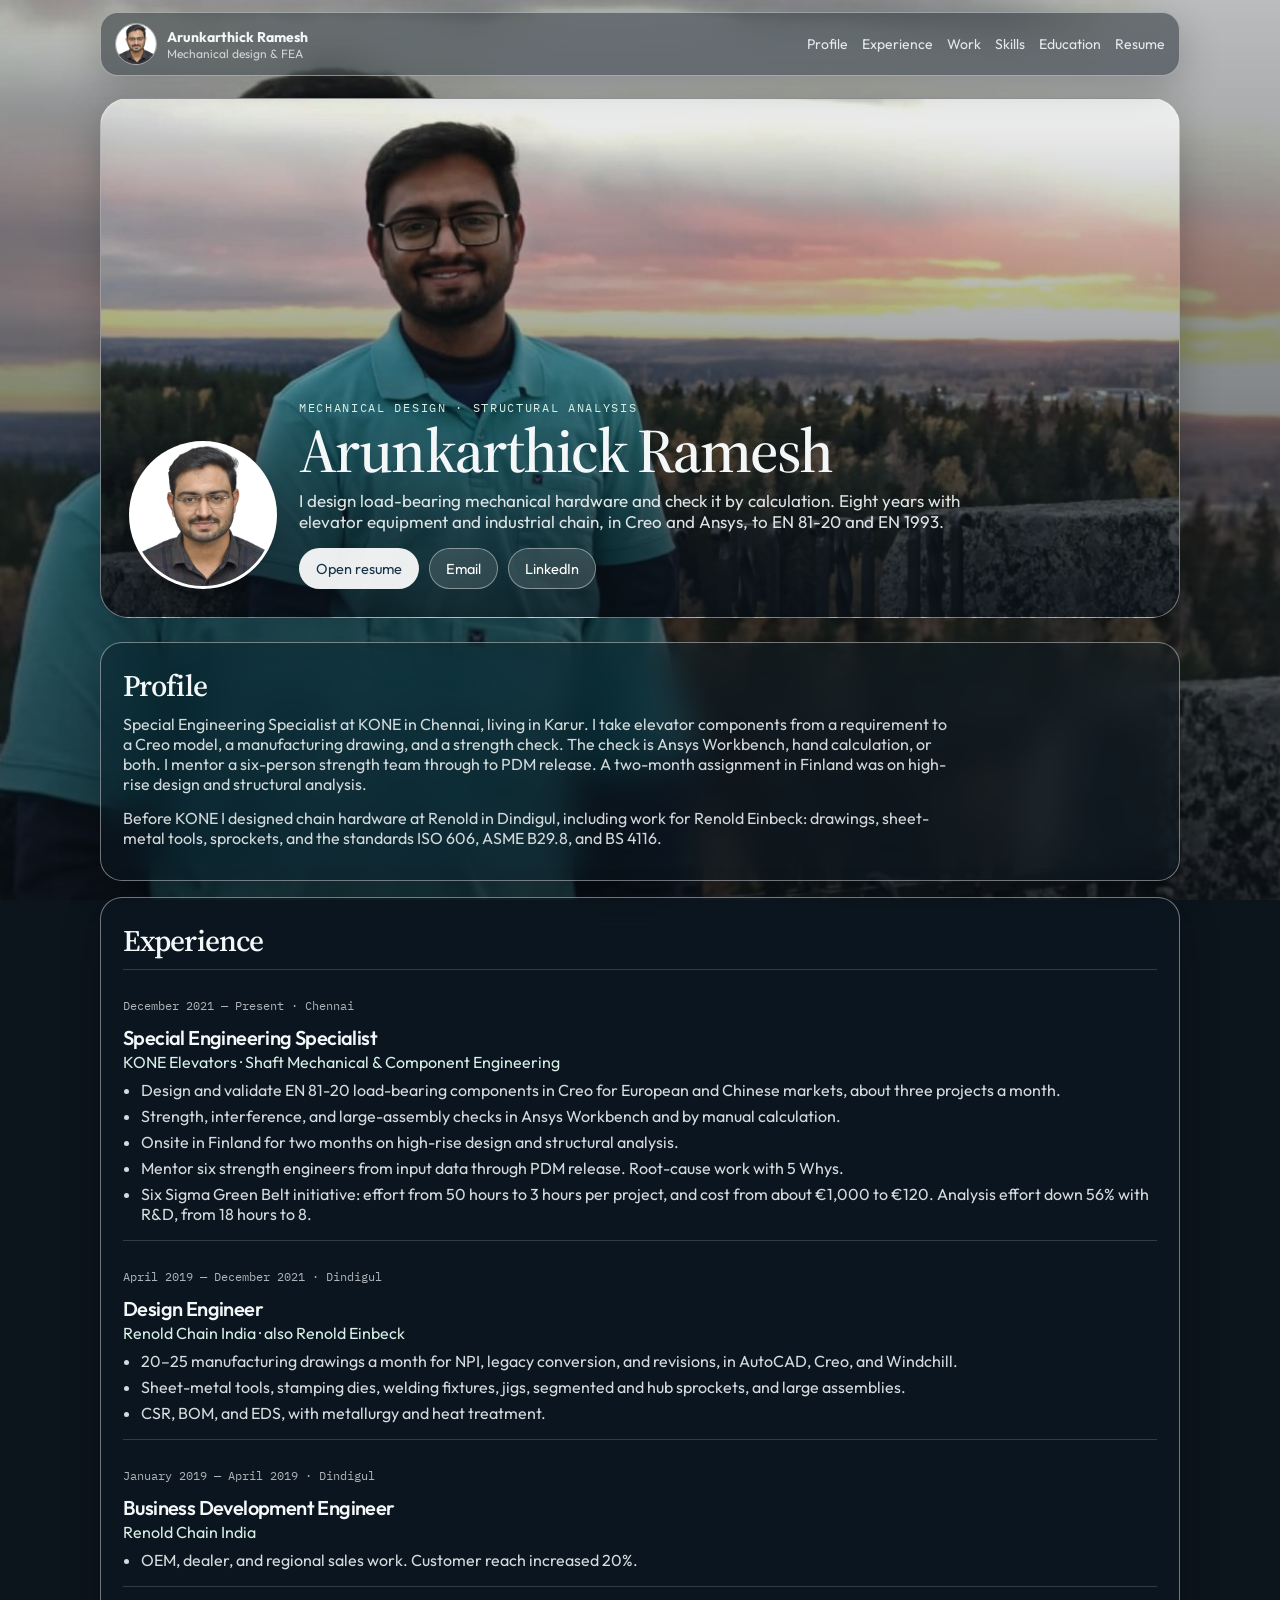
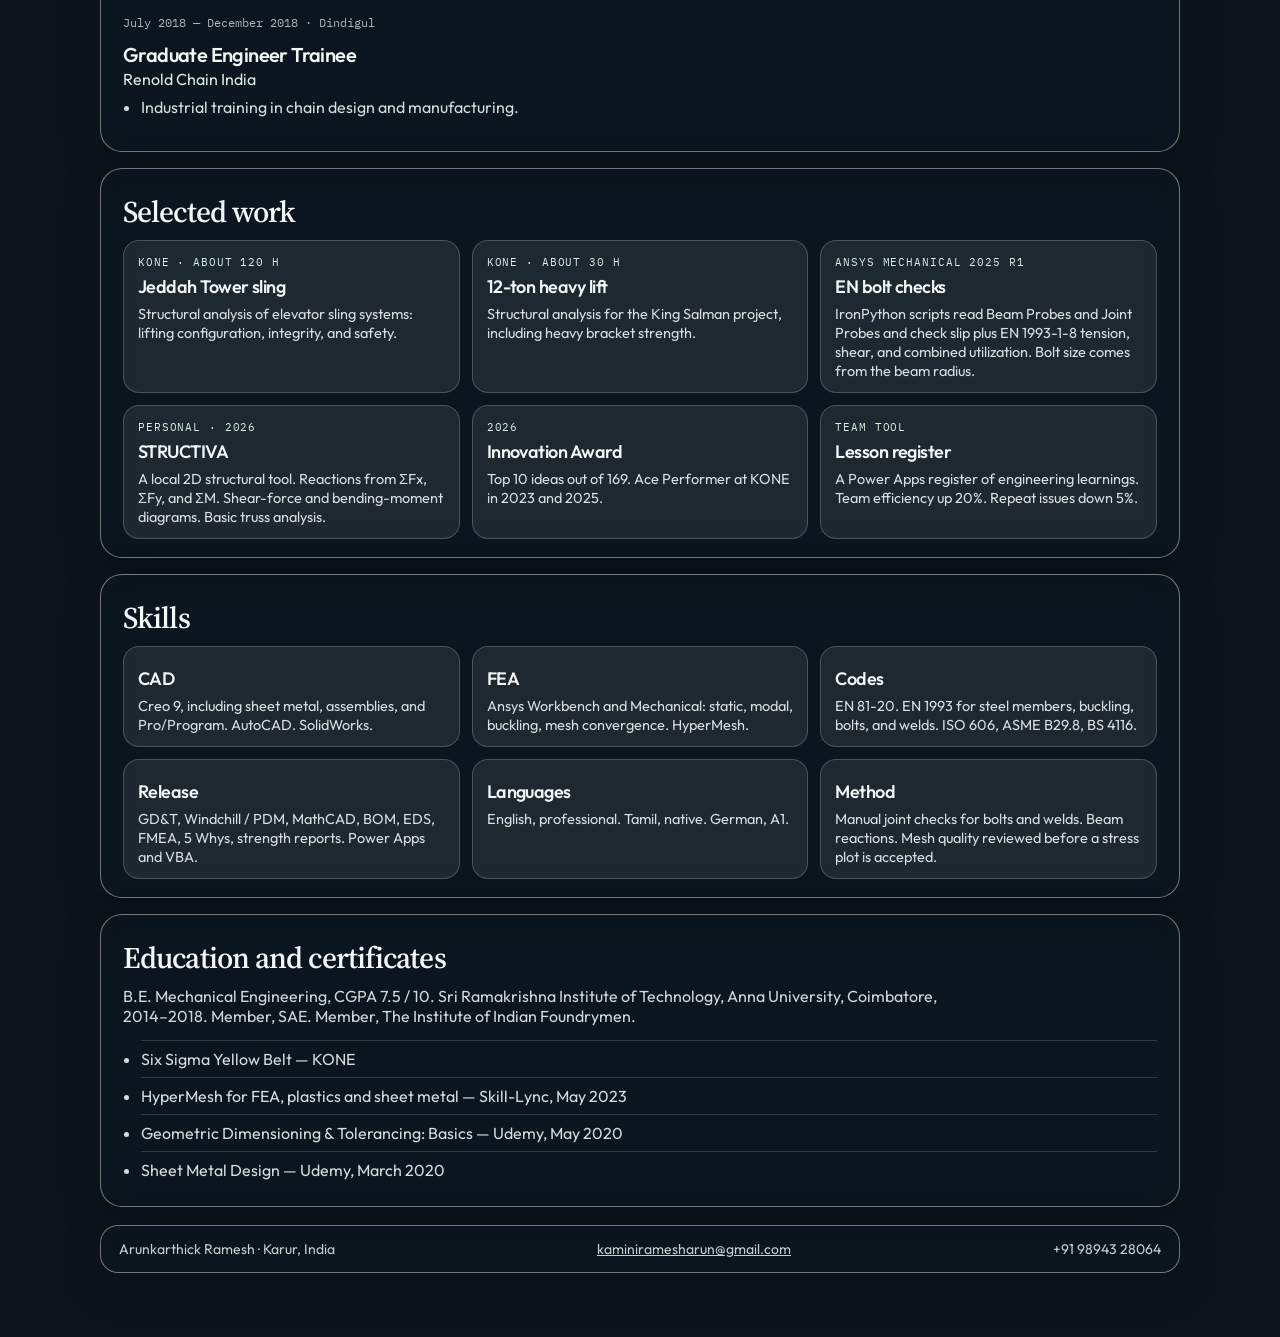
==== index.html @ 7c546fa9 "Publish mechanical design portfolio. Co-authored-by: Cursor <cursoragent@cursor.com>" ====
<!DOCTYPE html>
<html lang="en">
<head>
  <meta charset="utf-8">
  <meta name="viewport" content="width=device-width, initial-scale=1">
  <title>Arunkarthick Ramesh — Mechanical Design Engineer</title>
  <meta name="description" content="Portfolio of Arunkarthick Ramesh, mechanical design and structural engineer. Creo, Ansys, EN 81-20, EN 1993.">
  <link rel="preconnect" href="https://fonts.googleapis.com">
  <link rel="preconnect" href="https://fonts.gstatic.com" crossorigin>
  <link href="https://fonts.googleapis.com/css2?family=IBM+Plex+Mono:wght@400;500&family=Outfit:wght@400;500;600&family=Source+Serif+4:opsz,wght@8..60,500;8..60,600&display=swap" rel="stylesheet">
  <link rel="stylesheet" href="css/styles.css">
  <link rel="icon" href="images/portrait.jpg">
</head>
<body class="site">
  <a class="skip" href="#content">Skip to content</a>
  <header class="topbar">
    <a class="brand" href="#content">
      <img src="images/portrait.jpg" alt="">
      <div>
        <strong>Arunkarthick Ramesh</strong>
        <span>Mechanical design &amp; FEA</span>
      </div>
    </a>
    <nav aria-label="Page">
      <a href="#profile">Profile</a>
      <a href="#experience">Experience</a>
      <a href="#work">Work</a>
      <a href="#skills">Skills</a>
      <a href="#education">Education</a>
      <a href="resume.html">Resume</a>
    </nav>
  </header>

  <main class="wrap" id="content">
    <section class="hero">
      <div class="hero-card">
        <div class="hero-inner">
          <img class="avatar" src="images/portrait.jpg" alt="Portrait of Arunkarthick Ramesh">
          <div>
            <p class="kicker">Mechanical design · Structural analysis</p>
            <h1>Arunkarthick Ramesh</h1>
            <p class="lede">
              I design load-bearing mechanical hardware and check it by calculation.
              Eight years with elevator equipment and industrial chain, in Creo and Ansys,
              to EN 81-20 and EN 1993.
            </p>
            <div class="actions">
              <a class="btn" href="resume.html">Open resume</a>
              <a class="btn ghost" href="mailto:kaminiramesharun@gmail.com">Email</a>
              <a class="btn ghost" href="https://www.linkedin.com/in/r-arun-karthick-445a8310a/" target="_blank" rel="noopener">LinkedIn</a>
            </div>
          </div>
        </div>
      </div>
    </section>

    <section class="panel" id="profile">
      <h2>Profile</h2>
      <p class="section-intro">
        Special Engineering Specialist at KONE in Chennai, living in Karur.
        I take elevator components from a requirement to a Creo model, a manufacturing
        drawing, and a strength check. The check is Ansys Workbench, hand calculation,
        or both. I mentor a six-person strength team through to PDM release.
        A two-month assignment in Finland was on high-rise design and structural analysis.
      </p>
      <p class="section-intro">
        Before KONE I designed chain hardware at Renold in Dindigul, including work for
        Renold Einbeck: drawings, sheet-metal tools, sprockets, and the standards
        ISO 606, ASME B29.8, and BS 4116.
      </p>
    </section>

    <section class="panel" id="experience">
      <h2>Experience</h2>
      <article class="job">
        <p class="when">December 2021 — Present · Chennai</p>
        <h3>Special Engineering Specialist</h3>
        <p class="where">KONE Elevators · Shaft Mechanical &amp; Component Engineering</p>
        <ul>
          <li>Design and validate EN 81-20 load-bearing components in Creo for European and Chinese markets, about three projects a month.</li>
          <li>Strength, interference, and large-assembly checks in Ansys Workbench and by manual calculation.</li>
          <li>Onsite in Finland for two months on high-rise design and structural analysis.</li>
          <li>Mentor six strength engineers from input data through PDM release. Root-cause work with 5 Whys.</li>
          <li>Six Sigma Green Belt initiative: effort from 50 hours to 3 hours per project, and cost from about €1,000 to €120. Analysis effort down 56% with R&amp;D, from 18 hours to 8.</li>
        </ul>
      </article>
      <article class="job">
        <p class="when">April 2019 — December 2021 · Dindigul</p>
        <h3>Design Engineer</h3>
        <p class="where">Renold Chain India · also Renold Einbeck</p>
        <ul>
          <li>20–25 manufacturing drawings a month for NPI, legacy conversion, and revisions, in AutoCAD, Creo, and Windchill.</li>
          <li>Sheet-metal tools, stamping dies, welding fixtures, jigs, segmented and hub sprockets, and large assemblies.</li>
          <li>CSR, BOM, and EDS, with metallurgy and heat treatment.</li>
        </ul>
      </article>
      <article class="job">
        <p class="when">January 2019 — April 2019 · Dindigul</p>
        <h3>Business Development Engineer</h3>
        <p class="where">Renold Chain India</p>
        <ul>
          <li>OEM, dealer, and regional sales work. Customer reach increased 20%.</li>
        </ul>
      </article>
      <article class="job">
        <p class="when">July 2018 — December 2018 · Dindigul</p>
        <h3>Graduate Engineer Trainee</h3>
        <p class="where">Renold Chain India</p>
        <ul>
          <li>Industrial training in chain design and manufacturing.</li>
        </ul>
      </article>
    </section>

    <section class="panel" id="work">
      <h2>Selected work</h2>
      <div class="cards">
        <article class="card">
          <div class="idx">KONE · about 120 h</div>
          <h3>Jeddah Tower sling</h3>
          <p>Structural analysis of elevator sling systems: lifting configuration, integrity, and safety.</p>
        </article>
        <article class="card">
          <div class="idx">KONE · about 30 h</div>
          <h3>12-ton heavy lift</h3>
          <p>Structural analysis for the King Salman project, including heavy bracket strength.</p>
        </article>
        <article class="card">
          <div class="idx">Ansys Mechanical 2025 R1</div>
          <h3>EN bolt checks</h3>
          <p>IronPython scripts read Beam Probes and Joint Probes and check slip plus EN 1993-1-8 tension, shear, and combined utilization. Bolt size comes from the beam radius.</p>
        </article>
      </div>
      <div class="cards" style="margin-top:12px">
        <article class="card">
          <div class="idx">Personal · 2026</div>
          <h3>STRUCTIVA</h3>
          <p>A local 2D structural tool. Reactions from ΣFx, ΣFy, and ΣM. Shear-force and bending-moment diagrams. Basic truss analysis.</p>
        </article>
        <article class="card">
          <div class="idx">2026</div>
          <h3>Innovation Award</h3>
          <p>Top 10 ideas out of 169. Ace Performer at KONE in 2023 and 2025.</p>
        </article>
        <article class="card">
          <div class="idx">Team tool</div>
          <h3>Lesson register</h3>
          <p>A Power Apps register of engineering learnings. Team efficiency up 20%. Repeat issues down 5%.</p>
        </article>
      </div>
    </section>

    <section class="panel" id="skills">
      <h2>Skills</h2>
      <div class="skill-grid">
        <article class="skill">
          <h3>CAD</h3>
          <p>Creo 9, including sheet metal, assemblies, and Pro/Program. AutoCAD. SolidWorks.</p>
        </article>
        <article class="skill">
          <h3>FEA</h3>
          <p>Ansys Workbench and Mechanical: static, modal, buckling, mesh convergence. HyperMesh.</p>
        </article>
        <article class="skill">
          <h3>Codes</h3>
          <p>EN 81-20. EN 1993 for steel members, buckling, bolts, and welds. ISO 606, ASME B29.8, BS 4116.</p>
        </article>
        <article class="skill">
          <h3>Release</h3>
          <p>GD&amp;T, Windchill / PDM, MathCAD, BOM, EDS, FMEA, 5 Whys, strength reports. Power Apps and VBA.</p>
        </article>
        <article class="skill">
          <h3>Languages</h3>
          <p>English, professional. Tamil, native. German, A1.</p>
        </article>
        <article class="skill">
          <h3>Method</h3>
          <p>Manual joint checks for bolts and welds. Beam reactions. Mesh quality reviewed before a stress plot is accepted.</p>
        </article>
      </div>
    </section>

    <section class="panel" id="education">
      <h2>Education and certificates</h2>
      <p class="section-intro">
        B.E. Mechanical Engineering, CGPA 7.5 / 10. Sri Ramakrishna Institute of Technology,
        Anna University, Coimbatore, 2014–2018. Member, SAE. Member, The Institute of Indian Foundrymen.
      </p>
      <ul class="certs">
        <li>Six Sigma Yellow Belt — KONE</li>
        <li>HyperMesh for FEA, plastics and sheet metal — Skill-Lync, May 2023</li>
        <li>Geometric Dimensioning &amp; Tolerancing: Basics — Udemy, May 2020</li>
        <li>Sheet Metal Design — Udemy, March 2020</li>
      </ul>
    </section>

    <footer class="site-footer">
      <span>Arunkarthick Ramesh · Karur, India</span>
      <a href="mailto:kaminiramesharun@gmail.com">kaminiramesharun@gmail.com</a>
      <span>+91 98943 28064</span>
    </footer>
  </main>
</body>
</html>
---- css/styles.css ----
:root {
  --ink: #1b242c;
  --muted: #4d5b66;
  --navy: #173246;
  --line: #d5dee6;
  --paper: #f7f8f6;
  --glass: rgba(255, 255, 255, 0.16);
  --glass-strong: rgba(14, 24, 34, 0.46);
  --stroke: rgba(255, 255, 255, 0.42);
  --sans: "Outfit", "Segoe UI", sans-serif;
  --serif: "Source Serif 4", Georgia, serif;
  --mono: "IBM Plex Mono", ui-monospace, monospace;
}

* { box-sizing: border-box; }
html { scroll-behavior: smooth; }
body { margin: 0; font-family: var(--sans); }
a { color: inherit; }
img { max-width: 100%; display: block; }
.skip {
  position: absolute;
  left: 12px;
  top: -40px;
  background: white;
  padding: 8px 12px;
  z-index: 5;
}
.skip:focus { top: 12px; }

/* Website */
.site {
  color: #f3f7f8;
  background: #0c141c url("../images/cover.jpg") center 30% / cover fixed;
  min-height: 100vh;
}
.site::before {
  content: "";
  position: fixed;
  inset: 0;
  pointer-events: none;
  background: linear-gradient(180deg, rgba(8, 14, 20, 0.28), rgba(8, 14, 20, 0.78));
}
.topbar, .hero-card, .panel, .site-footer {
  position: relative;
  background: var(--glass-strong);
  border: 1px solid var(--stroke);
  box-shadow: 0 12px 40px rgba(0, 0, 0, 0.22);
  backdrop-filter: blur(18px) saturate(1.35);
  -webkit-backdrop-filter: blur(18px) saturate(1.35);
}
.topbar {
  position: sticky;
  top: 12px;
  z-index: 3;
  margin: 12px auto 0;
  width: min(1080px, calc(100% - 28px));
  border-radius: 18px;
  display: flex;
  justify-content: space-between;
  gap: 16px;
  align-items: center;
  padding: 10px 14px;
}
.brand { display: flex; gap: 10px; align-items: center; text-decoration: none; }
.brand img {
  width: 42px;
  height: 42px;
  border-radius: 50%;
  object-fit: cover;
  object-position: center 16%;
  border: 1px solid var(--stroke);
}
.brand strong { display: block; font-size: 14px; }
.brand span { display: block; font-size: 12px; color: rgba(243, 247, 248, 0.75); }
.topbar nav { display: flex; flex-wrap: wrap; gap: 6px 14px; }
.topbar nav a { text-decoration: none; font-size: 14px; color: rgba(243, 247, 248, 0.9); }
.topbar nav a:hover { color: white; }

.wrap { position: relative; width: min(1080px, calc(100% - 28px)); margin: 0 auto; padding-bottom: 64px; }
.hero { padding: 22px 0 8px; }
.hero-card {
  border-radius: 28px;
  overflow: hidden;
  min-height: 520px;
  display: flex;
  align-items: flex-end;
  background:
    linear-gradient(180deg, rgba(8, 14, 20, 0.05), rgba(8, 14, 20, 0.72)),
    url("../images/cover.jpg") center 42% / cover no-repeat;
}
.hero-inner {
  width: 100%;
  display: flex;
  gap: 22px;
  align-items: flex-end;
  padding: 28px;
  background: linear-gradient(180deg, transparent, rgba(8, 16, 24, 0.45));
}
.avatar {
  width: 148px;
  height: 148px;
  border-radius: 50%;
  object-fit: cover;
  object-position: center 15%;
  border: 3px solid rgba(255, 255, 255, 0.75);
  box-shadow: 0 10px 30px rgba(0, 0, 0, 0.28);
  flex: 0 0 auto;
  background: white;
}
.kicker {
  margin: 0 0 6px;
  font-family: var(--mono);
  font-size: 12px;
  letter-spacing: 0.14em;
  text-transform: uppercase;
  color: #d7efe4;
}
h1, h2, h3 { font-weight: 560; letter-spacing: -0.03em; }
.hero h1 {
  font-family: var(--serif);
  font-size: clamp(36px, 5vw, 62px);
  line-height: 0.98;
  margin: 0 0 8px;
}
.lede { margin: 0 0 16px; max-width: 62ch; color: rgba(243, 247, 248, 0.9); font-size: 17px; }
.actions { display: flex; flex-wrap: wrap; gap: 10px; }
.btn {
  display: inline-flex;
  align-items: center;
  text-decoration: none;
  border-radius: 999px;
  padding: 10px 16px;
  background: rgba(255, 255, 255, 0.92);
  color: var(--navy);
  border: 1px solid transparent;
  font-size: 14.5px;
}
.btn.ghost {
  background: rgba(255, 255, 255, 0.12);
  color: white;
  border-color: var(--stroke);
  backdrop-filter: blur(10px);
}
.btn:hover { transform: translateY(-1px); }

.panel {
  border-radius: 22px;
  padding: 22px 22px 18px;
  margin-top: 16px;
}
.panel h2 { font-family: var(--serif); font-size: 30px; margin: 0 0 8px; }
.section-intro { margin: 0 0 14px; color: rgba(243, 247, 248, 0.86); max-width: 75ch; }
.cards, .skill-grid { display: grid; grid-template-columns: repeat(3, 1fr); gap: 12px; }
.card, .skill {
  background: rgba(255, 255, 255, 0.08);
  border: 1px solid rgba(255, 255, 255, 0.2);
  border-radius: 16px;
  padding: 14px 14px 12px;
}
.card h3, .skill h3 { margin: 6px 0; font-size: 18px; }
.card p, .skill p, .job li, .panel li { color: rgba(243, 247, 248, 0.88); }
.card p, .skill p { margin: 0; font-size: 14.5px; }
.idx { font-family: var(--mono); font-size: 11px; letter-spacing: 0.08em; text-transform: uppercase; color: #d7efe4; }
.job { padding: 16px 0; border-top: 1px solid rgba(255, 255, 255, 0.16); }
.job h3 { margin: 0; font-size: 20px; }
.where { margin: 2px 0 8px; color: #d7efe4; }
.when { font-family: var(--mono); font-size: 12px; color: rgba(243, 247, 248, 0.7); }
.job ul, .certs { margin: 0; padding-left: 18px; }
.job li + li { margin-top: 6px; }
.certs li { padding: 8px 0; border-top: 1px solid rgba(255, 255, 255, 0.16); }
.site-footer {
  margin-top: 18px;
  border-radius: 18px;
  padding: 14px 18px;
  display: flex;
  justify-content: space-between;
  gap: 12px;
  flex-wrap: wrap;
  color: rgba(243, 247, 248, 0.82);
  font-size: 14px;
}

/* European résumé, shown on a glass page */
.sheet-view {
  color: var(--ink);
  background: #0c141c url("../images/cover.jpg") center 30% / cover fixed;
  min-height: 100vh;
}
.sheet-view::before {
  content: "";
  position: fixed;
  inset: 0;
  background: rgba(8, 14, 20, 0.55);
  backdrop-filter: blur(16px);
  -webkit-backdrop-filter: blur(16px);
}
.toolbar {
  position: relative;
  width: min(210mm, calc(100% - 24px));
  margin: 16px auto 12px;
  padding: 12px 14px;
  display: flex;
  justify-content: space-between;
  gap: 12px;
  align-items: center;
  border-radius: 16px;
  background: rgba(255, 255, 255, 0.16);
  border: 1px solid var(--stroke);
  backdrop-filter: blur(16px);
  color: white;
}
.toolbar p { margin: 0; font-size: 13.5px; max-width: 62ch; }
.toolbar .actions { margin: 0; }
.sheet {
  position: relative;
  width: 210mm;
  min-height: 297mm;
  margin: 0 auto 28px;
  background: white;
  color: var(--ink);
  padding: 12mm 13mm 14mm;
  box-shadow: 0 24px 60px rgba(0, 0, 0, 0.28);
}
.cv-head {
  display: grid;
  grid-template-columns: 34mm 1fr;
  gap: 6mm;
  align-items: center;
  padding-bottom: 4mm;
  border-bottom: 2.5px solid var(--navy);
}
.cv-photo {
  width: 34mm;
  height: 42mm;
  object-fit: cover;
  object-position: center 12%;
  border-radius: 1.5mm;
  background: #e9eef2;
}
.cv-head h1 {
  font-family: var(--serif);
  font-size: 28px;
  line-height: 1;
  margin: 0 0 3px;
  color: var(--navy);
}
.role-line { margin: 0 0 6px; font-size: 13.5px; color: var(--navy); }
.contact { margin: 0; font-size: 11.4px; line-height: 1.45; color: #243039; }
.contact a { color: var(--navy); text-decoration: none; }
.summary { font-size: 12.2px; line-height: 1.42; margin: 8px 0 0; }
.sheet h2 {
  font-family: var(--sans);
  font-size: 11px;
  letter-spacing: 0.16em;
  text-transform: uppercase;
  color: var(--navy);
  margin: 11px 0 5px;
  padding-bottom: 2px;
  border-bottom: 1px solid var(--navy);
}
.skill-row { display: grid; grid-template-columns: 28mm 1fr; gap: 6px; font-size: 11.7px; margin: 1px 0; }
.skill-row strong { font-weight: 650; }
.entry { margin: 0 0 7px; break-inside: avoid; }
.entry-top { display: flex; justify-content: space-between; gap: 10px; align-items: baseline; }
.entry h3 { font-size: 13px; margin: 0; }
.entry .meta { font-size: 11.2px; color: #3e4b54; margin: 1px 0 2px; }
.dates { font-family: var(--mono); font-size: 10.5px; white-space: nowrap; color: #243039; }
.entry ul, .compact { margin: 0; padding-left: 15px; }
.entry li, .compact li { font-size: 11.7px; line-height: 1.36; margin: 1px 0; }
.sheet h2, .entry-top { break-after: avoid; }
h2.continue { break-before: page; }

@media screen and (max-width: 860px) {
  .hero-inner, .cards, .skill-grid { display: block; }
  .avatar { margin-bottom: 12px; }
  .card, .skill { margin-top: 10px; }
  .topbar { align-items: flex-start; flex-direction: column; }
  .sheet, .toolbar { width: auto; margin-left: 12px; margin-right: 12px; }
  .sheet { padding: 18px 14px 28px; }
  .cv-head, .entry-top { display: block; }
  .cv-photo { margin-bottom: 10px; }
}

@media print {
  .sheet-view { background: white; }
  .sheet-view::before, .toolbar, .skip { display: none !important; }
  .sheet { width: auto; min-height: 0; margin: 0; box-shadow: none; padding: 0; }
  a { text-decoration: none; }
  @page {
    size: A4;
    margin: 11mm 12mm 13mm;
    @bottom-left {
      content: "Arunkarthick Ramesh  ·  Mechanical Design Engineer";
      font-family: "Outfit", sans-serif;
      font-size: 9px;
      color: #555;
    }
    @bottom-right {
      content: counter(page) " / " counter(pages);
      font-family: "IBM Plex Mono", monospace;
      font-size: 9px;
      color: #555;
    }
  }
}
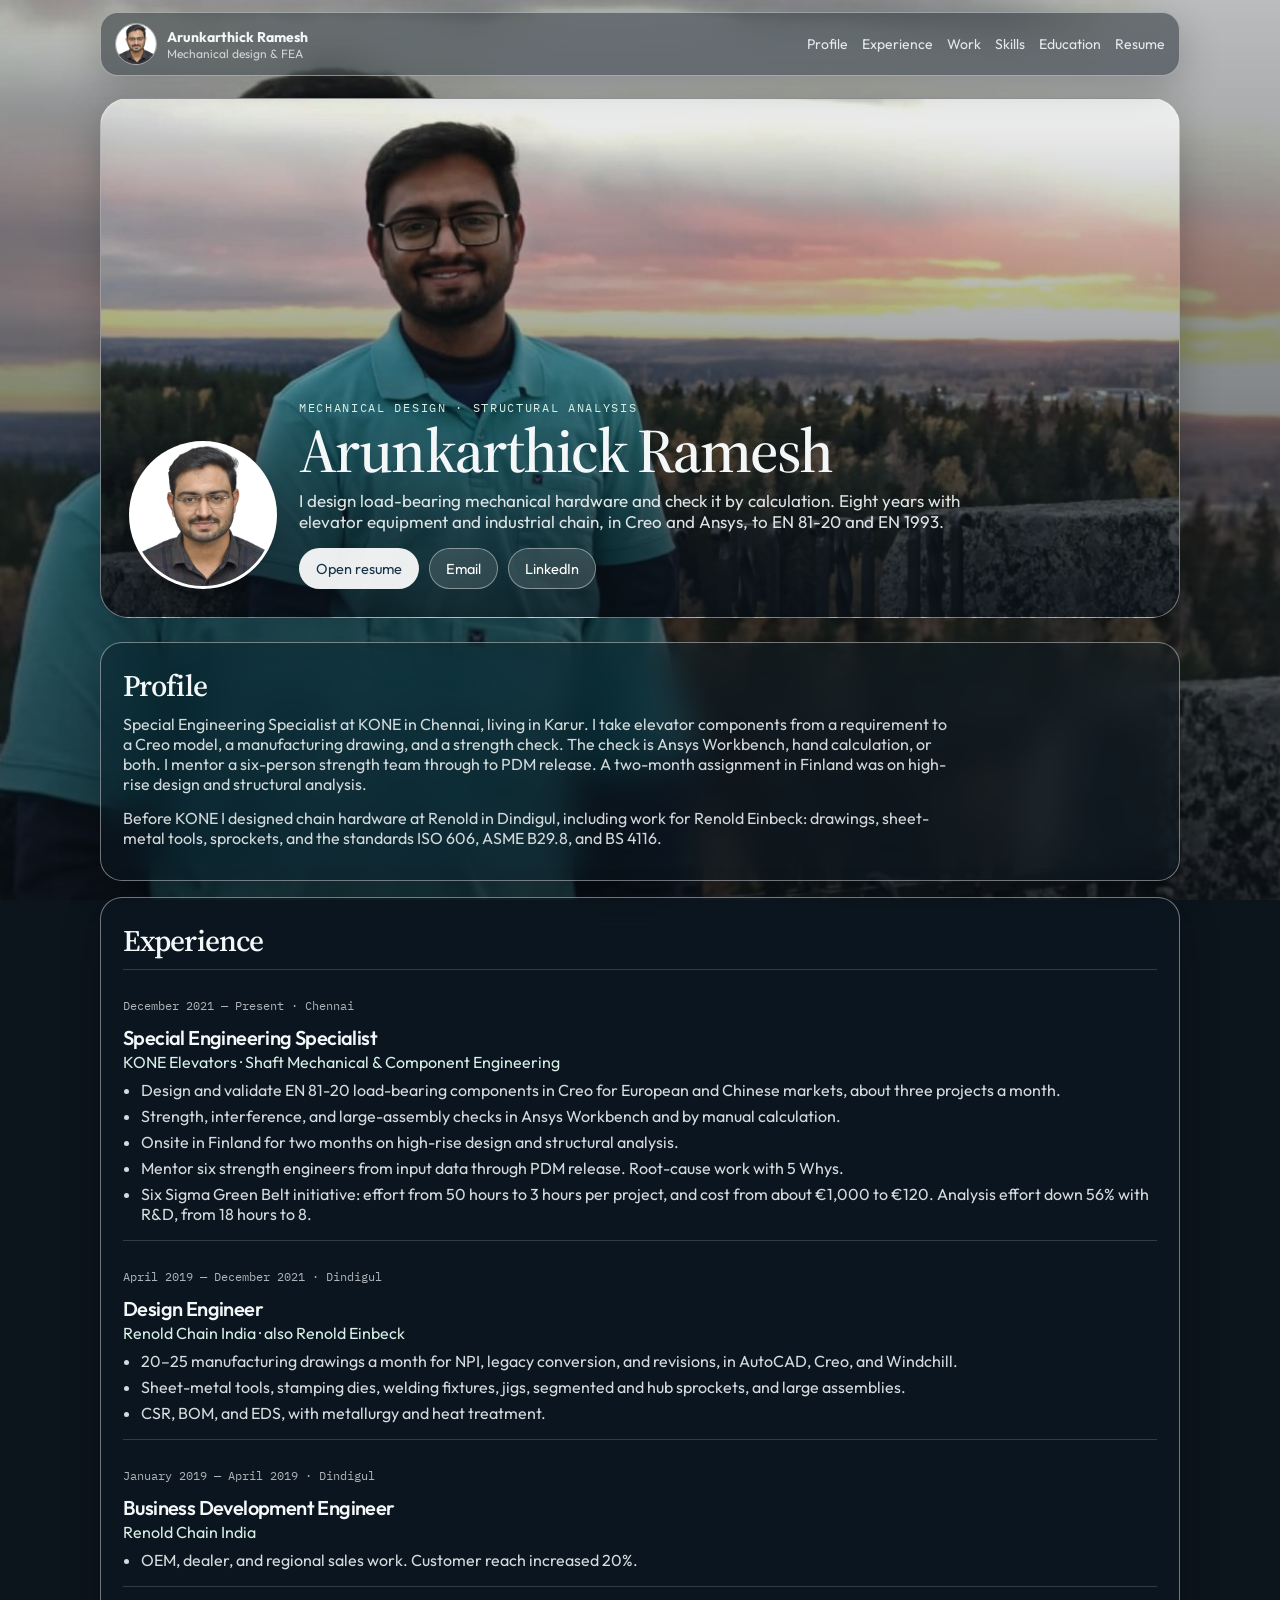
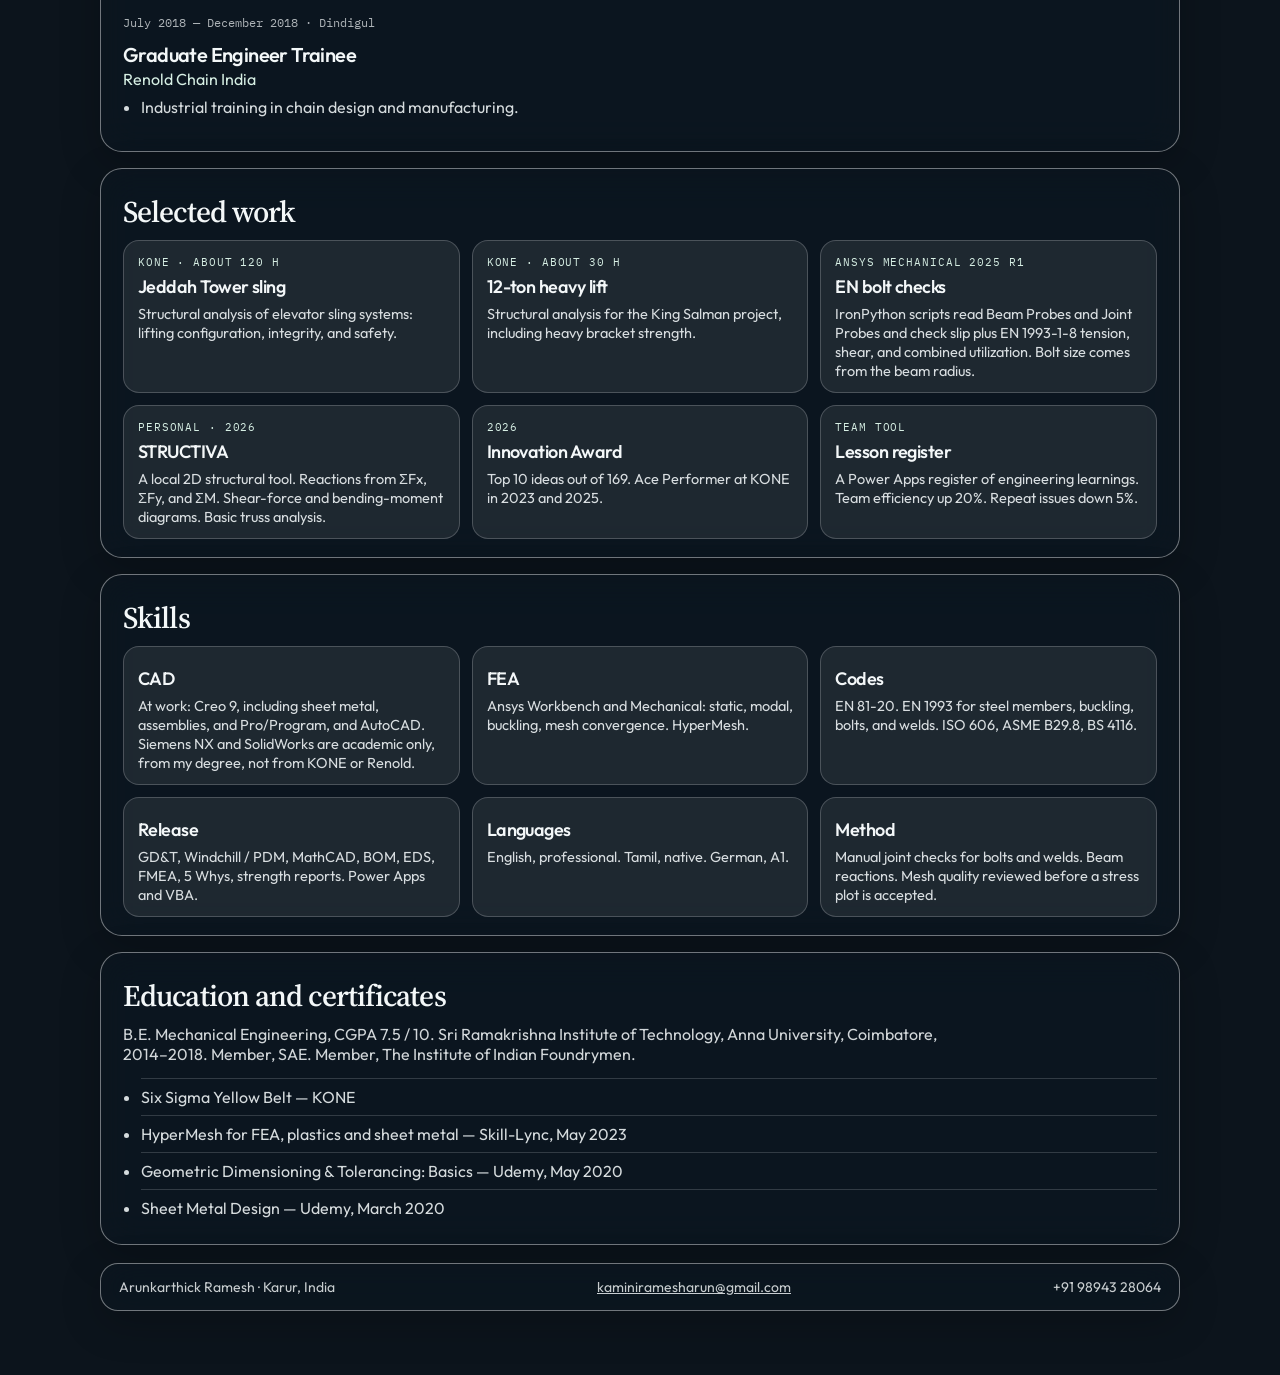
==== commit 5ec589b8: "Rewrite the résumé as a German Lebenslauf aimed at heavy-structure design. Co-authored-by: Cursor <c" ====
--- a/index.html
+++ b/index.html
@@ -155,7 +155,7 @@
       <div class="skill-grid">
         <article class="skill">
           <h3>CAD</h3>
-          <p>Creo 9, including sheet metal, assemblies, and Pro/Program. AutoCAD. SolidWorks.</p>
+          <p>At work: Creo 9, including sheet metal, assemblies, and Pro/Program, and AutoCAD. Siemens NX and SolidWorks are academic only, from my degree, not from KONE or Renold.</p>
         </article>
         <article class="skill">
           <h3>FEA</h3>
--- a/css/styles.css
+++ b/css/styles.css
@@ -223,18 +223,19 @@
 }
 .cv-head {
   display: grid;
-  grid-template-columns: 34mm 1fr;
+  grid-template-columns: 1fr 35mm;
   gap: 6mm;
   align-items: center;
   padding-bottom: 4mm;
   border-bottom: 2.5px solid var(--navy);
 }
 .cv-photo {
-  width: 34mm;
-  height: 42mm;
+  width: 35mm;
+  height: 45mm;
   object-fit: cover;
   object-position: center 12%;
-  border-radius: 1.5mm;
+  border-radius: 0;
+  justify-self: end;
   background: #e9eef2;
 }
 .cv-head h1 {
@@ -269,6 +270,33 @@
 .entry li, .compact li { font-size: 11.7px; line-height: 1.36; margin: 1px 0; }
 .sheet h2, .entry-top { break-after: avoid; }
 h2.continue { break-before: page; }
+.pdata {
+  display: grid;
+  grid-template-columns: 32mm 1fr;
+  gap: 1px 4mm;
+  margin: 3mm 0 0;
+  font-size: 11.3px;
+}
+.pdata dt { margin: 0; font-weight: 650; }
+.pdata dd { margin: 0; }
+.lr {
+  display: grid;
+  grid-template-columns: 32mm 1fr;
+  gap: 3mm;
+  margin: 0 0 3.4mm;
+  break-inside: avoid;
+}
+.lr .when { font-size: 10.6px; line-height: 1.35; padding-top: 1px; }
+.lr h3 { font-size: 12.5px; margin: 0; }
+.lr .meta { font-size: 11px; color: #3e4b54; margin: 1px 0 2px; }
+.lr ul { margin: 0; padding-left: 14px; }
+.lr li { font-size: 11.25px; line-height: 1.34; margin: 1px 0; }
+.sheet h2 .en {
+  letter-spacing: 0;
+  text-transform: none;
+  font-weight: 500;
+  color: #4d5b66;
+}
 
 @media screen and (max-width: 860px) {
   .hero-inner, .cards, .skill-grid { display: block; }
@@ -277,7 +305,8 @@
   .topbar { align-items: flex-start; flex-direction: column; }
   .sheet, .toolbar { width: auto; margin-left: 12px; margin-right: 12px; }
   .sheet { padding: 18px 14px 28px; }
-  .cv-head, .entry-top { display: block; }
+  .cv-head, .entry-top, .lr, .pdata { display: block; }
+  .pdata dt { margin-top: 6px; }
   .cv-photo { margin-bottom: 10px; }
 }
 
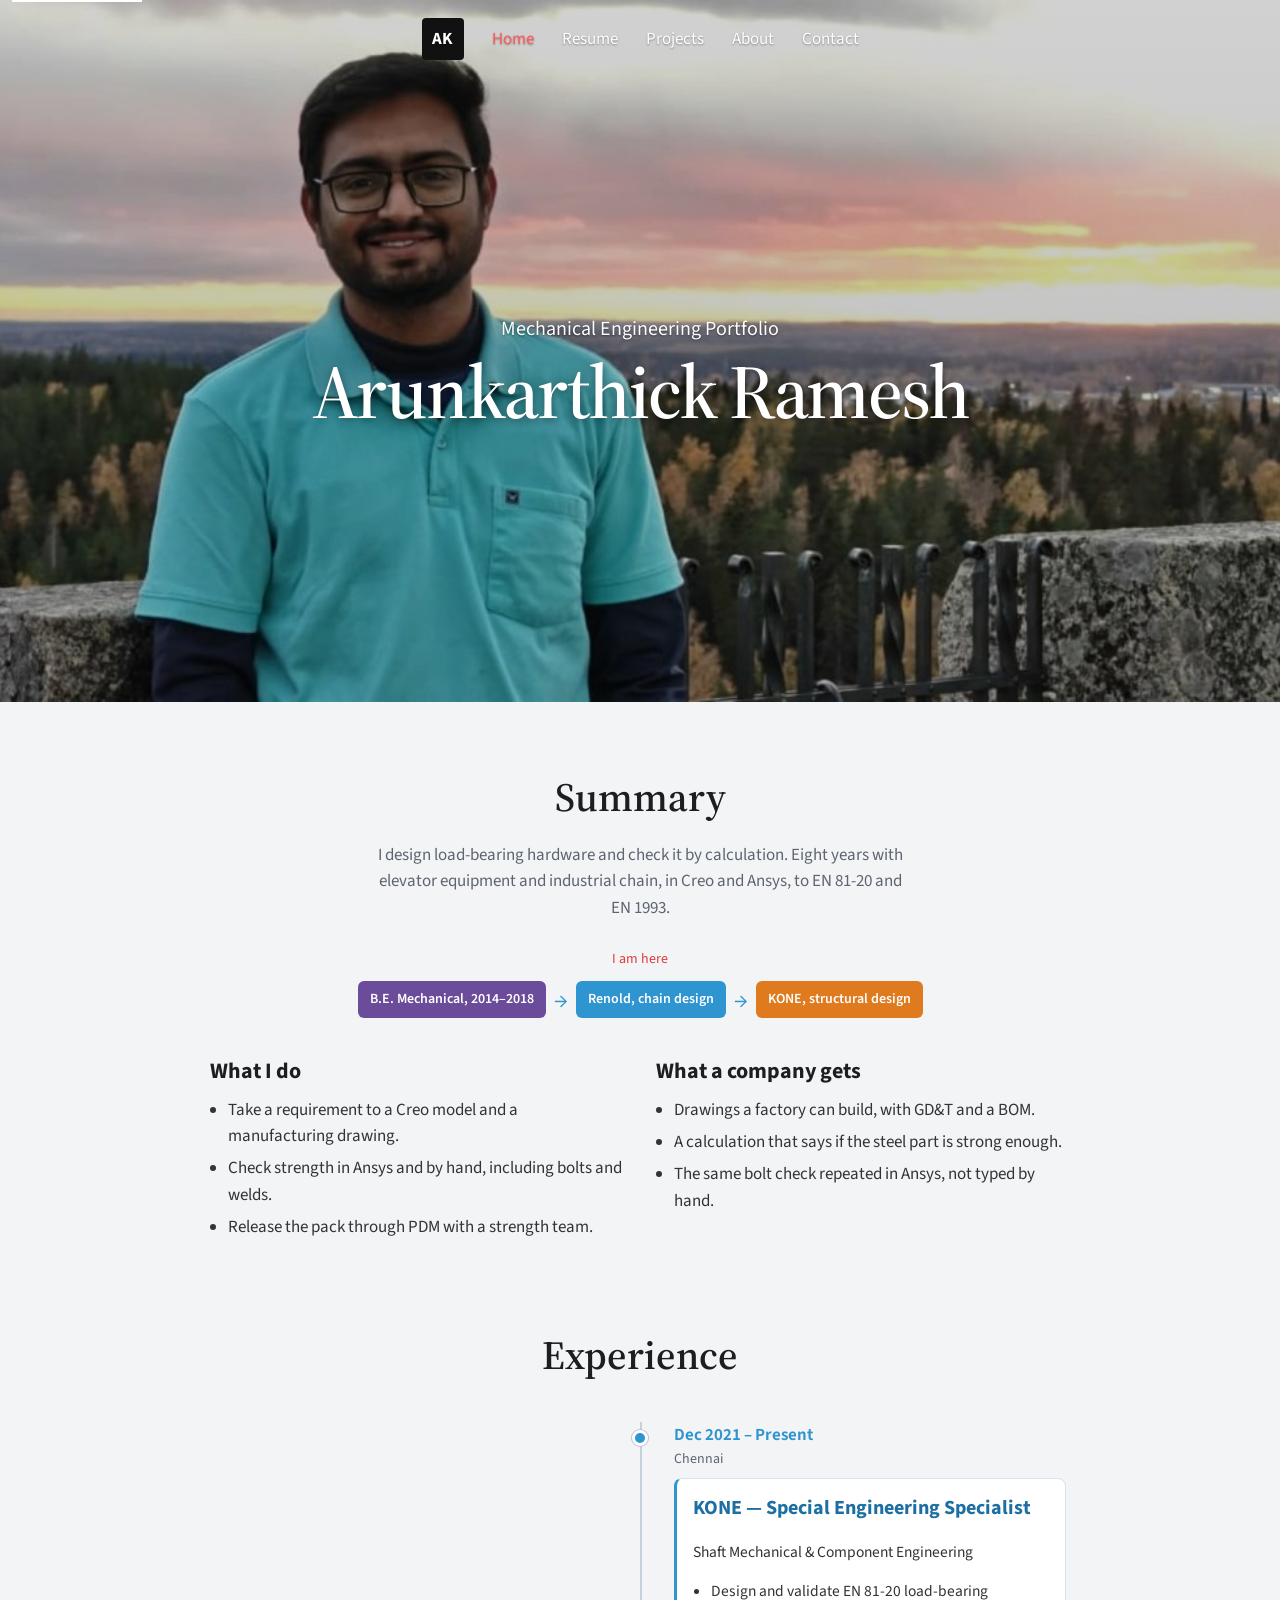
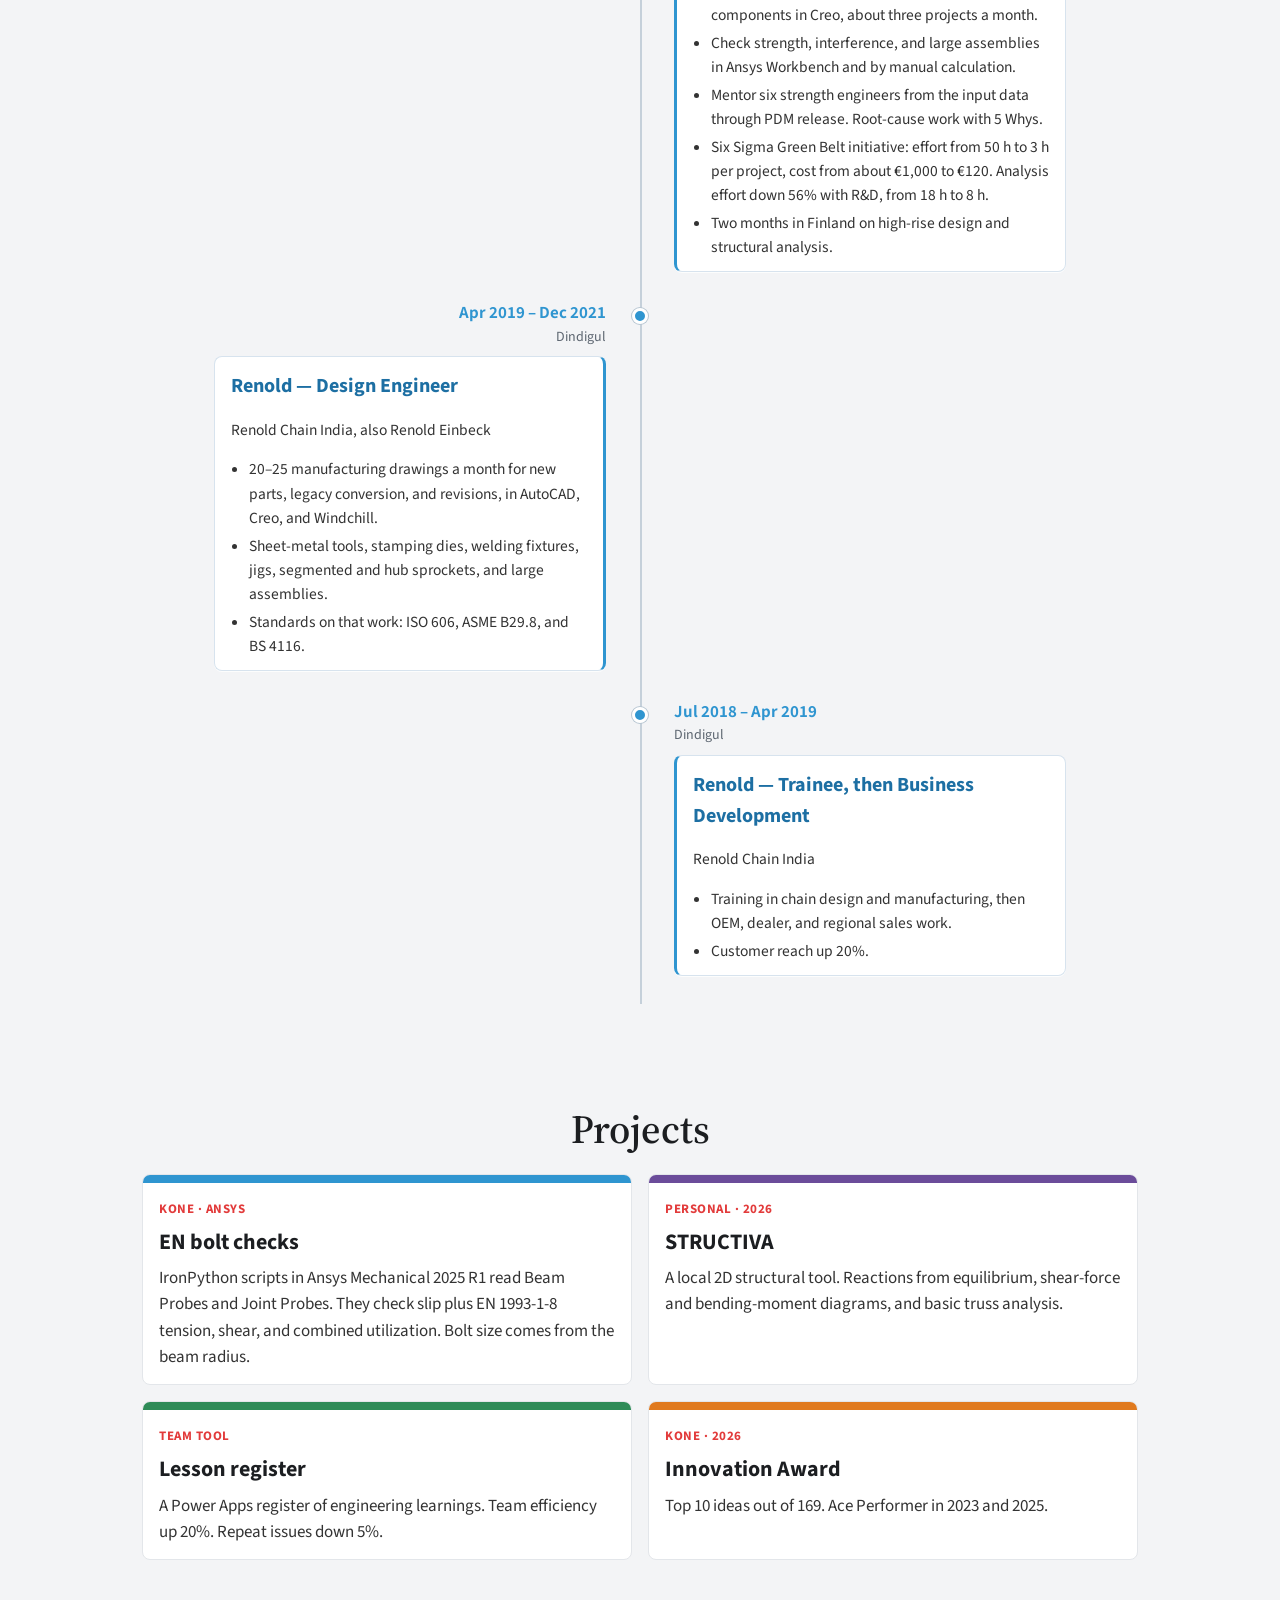
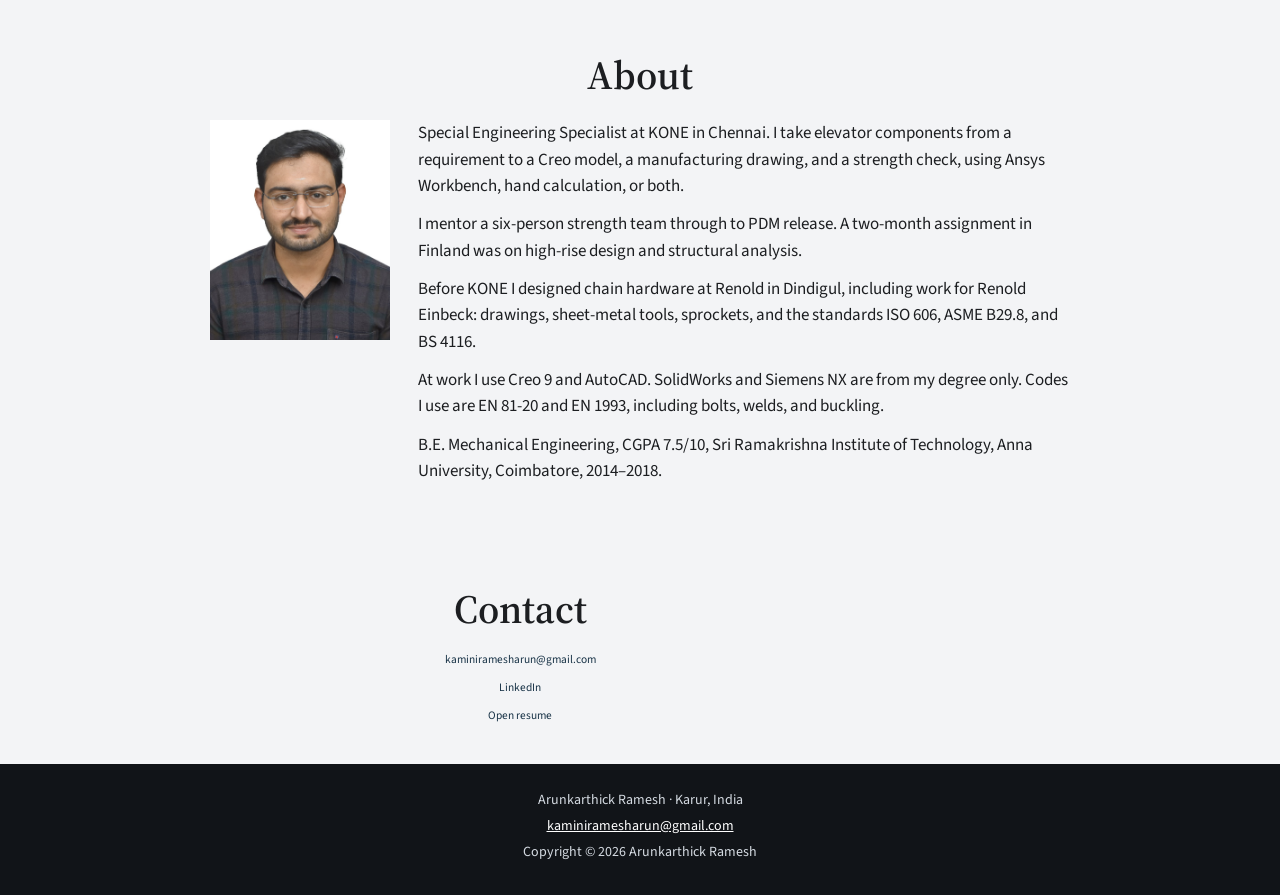
==== commit 24d3616a: "Rebuild the portfolio around a full-bleed photo and a simple timeline, and drop the named tower and " ====
--- a/index.html
+++ b/index.html
@@ -3,202 +3,179 @@
 <head>
   <meta charset="utf-8">
   <meta name="viewport" content="width=device-width, initial-scale=1">
-  <title>Arunkarthick Ramesh — Mechanical Design Engineer</title>
+  <title>Mechanical Engineering Portfolio — Arunkarthick Ramesh</title>
   <meta name="description" content="Portfolio of Arunkarthick Ramesh, mechanical design and structural engineer. Creo, Ansys, EN 81-20, EN 1993.">
   <link rel="preconnect" href="https://fonts.googleapis.com">
   <link rel="preconnect" href="https://fonts.gstatic.com" crossorigin>
-  <link href="https://fonts.googleapis.com/css2?family=IBM+Plex+Mono:wght@400;500&family=Outfit:wght@400;500;600&family=Source+Serif+4:opsz,wght@8..60,500;8..60,600&display=swap" rel="stylesheet">
+  <link href="https://fonts.googleapis.com/css2?family=IBM+Plex+Mono:wght@400;500&family=Source+Sans+3:wght@400;600;700&family=Source+Serif+4:opsz,wght@8..60,500;8..60,600&display=swap" rel="stylesheet">
   <link rel="stylesheet" href="css/styles.css">
   <link rel="icon" href="images/portrait.jpg">
 </head>
-<body class="site">
-  <a class="skip" href="#content">Skip to content</a>
-  <header class="topbar">
-    <a class="brand" href="#content">
-      <img src="images/portrait.jpg" alt="">
-      <div>
-        <strong>Arunkarthick Ramesh</strong>
-        <span>Mechanical design &amp; FEA</span>
-      </div>
-    </a>
-    <nav aria-label="Page">
-      <a href="#profile">Profile</a>
-      <a href="#experience">Experience</a>
-      <a href="#work">Work</a>
-      <a href="#skills">Skills</a>
-      <a href="#education">Education</a>
+<body>
+  <a class="skip" href="#top">Skip to content</a>
+  <header class="hero" id="top">
+    <nav class="nav" aria-label="Primary">
+      <a class="mark" href="#top" aria-label="Home">AK</a>
+      <a href="#top" aria-current="page">Home</a>
       <a href="resume.html">Resume</a>
+      <a href="#projects">Projects</a>
+      <a href="#about">About</a>
+      <a href="#contact">Contact</a>
     </nav>
+    <div>
+      <p>Mechanical Engineering Portfolio</p>
+      <h1>Arunkarthick Ramesh</h1>
+    </div>
   </header>
 
-  <main class="wrap" id="content">
-    <section class="hero">
-      <div class="hero-card">
-        <div class="hero-inner">
-          <img class="avatar" src="images/portrait.jpg" alt="Portrait of Arunkarthick Ramesh">
-          <div>
-            <p class="kicker">Mechanical design · Structural analysis</p>
-            <h1>Arunkarthick Ramesh</h1>
-            <p class="lede">
-              I design load-bearing mechanical hardware and check it by calculation.
-              Eight years with elevator equipment and industrial chain, in Creo and Ansys,
-              to EN 81-20 and EN 1993.
-            </p>
-            <div class="actions">
-              <a class="btn" href="resume.html">Open resume</a>
-              <a class="btn ghost" href="mailto:kaminiramesharun@gmail.com">Email</a>
-              <a class="btn ghost" href="https://www.linkedin.com/in/r-arun-karthick-445a8310a/" target="_blank" rel="noopener">LinkedIn</a>
-            </div>
-          </div>
+  <main>
+    <section class="wrap" id="summary">
+      <h2>Summary</h2>
+      <p class="center">
+        I design load-bearing hardware and check it by calculation.
+        Eight years with elevator equipment and industrial chain, in Creo and Ansys, to EN 81-20 and EN 1993.
+      </p>
+      <p class="here">I am here</p>
+      <div class="path" aria-label="Career path">
+        <span class="pill study">B.E. Mechanical, 2014–2018</span>
+        <span class="arrow" aria-hidden="true">→</span>
+        <span class="pill renold">Renold, chain design</span>
+        <span class="arrow" aria-hidden="true">→</span>
+        <span class="pill now">KONE, structural design</span>
+      </div>
+      <div class="split">
+        <div>
+          <h3>What I do</h3>
+          <ul>
+            <li>Take a requirement to a Creo model and a manufacturing drawing.</li>
+            <li>Check strength in Ansys and by hand, including bolts and welds.</li>
+            <li>Release the pack through PDM with a strength team.</li>
+          </ul>
+        </div>
+        <div>
+          <h3>What a company gets</h3>
+          <ul>
+            <li>Drawings a factory can build, with GD&amp;T and a BOM.</li>
+            <li>A calculation that says if the steel part is strong enough.</li>
+            <li>The same bolt check repeated in Ansys, not typed by hand.</li>
+          </ul>
         </div>
       </div>
     </section>
 
-    <section class="panel" id="profile">
-      <h2>Profile</h2>
-      <p class="section-intro">
-        Special Engineering Specialist at KONE in Chennai, living in Karur.
-        I take elevator components from a requirement to a Creo model, a manufacturing
-        drawing, and a strength check. The check is Ansys Workbench, hand calculation,
-        or both. I mentor a six-person strength team through to PDM release.
-        A two-month assignment in Finland was on high-rise design and structural analysis.
-      </p>
-      <p class="section-intro">
-        Before KONE I designed chain hardware at Renold in Dindigul, including work for
-        Renold Einbeck: drawings, sheet-metal tools, sprockets, and the standards
-        ISO 606, ASME B29.8, and BS 4116.
-      </p>
-    </section>
-
-    <section class="panel" id="experience">
+    <section class="wrap" id="experience">
       <h2>Experience</h2>
-      <article class="job">
-        <p class="when">December 2021 — Present · Chennai</p>
-        <h3>Special Engineering Specialist</h3>
-        <p class="where">KONE Elevators · Shaft Mechanical &amp; Component Engineering</p>
-        <ul>
-          <li>Design and validate EN 81-20 load-bearing components in Creo for European and Chinese markets, about three projects a month.</li>
-          <li>Strength, interference, and large-assembly checks in Ansys Workbench and by manual calculation.</li>
-          <li>Onsite in Finland for two months on high-rise design and structural analysis.</li>
-          <li>Mentor six strength engineers from input data through PDM release. Root-cause work with 5 Whys.</li>
-          <li>Six Sigma Green Belt initiative: effort from 50 hours to 3 hours per project, and cost from about €1,000 to €120. Analysis effort down 56% with R&amp;D, from 18 hours to 8.</li>
-        </ul>
-      </article>
-      <article class="job">
-        <p class="when">April 2019 — December 2021 · Dindigul</p>
-        <h3>Design Engineer</h3>
-        <p class="where">Renold Chain India · also Renold Einbeck</p>
-        <ul>
-          <li>20–25 manufacturing drawings a month for NPI, legacy conversion, and revisions, in AutoCAD, Creo, and Windchill.</li>
-          <li>Sheet-metal tools, stamping dies, welding fixtures, jigs, segmented and hub sprockets, and large assemblies.</li>
-          <li>CSR, BOM, and EDS, with metallurgy and heat treatment.</li>
-        </ul>
-      </article>
-      <article class="job">
-        <p class="when">January 2019 — April 2019 · Dindigul</p>
-        <h3>Business Development Engineer</h3>
-        <p class="where">Renold Chain India</p>
-        <ul>
-          <li>OEM, dealer, and regional sales work. Customer reach increased 20%.</li>
-        </ul>
-      </article>
-      <article class="job">
-        <p class="when">July 2018 — December 2018 · Dindigul</p>
-        <h3>Graduate Engineer Trainee</h3>
-        <p class="where">Renold Chain India</p>
-        <ul>
-          <li>Industrial training in chain design and manufacturing.</li>
-        </ul>
-      </article>
-    </section>
-
-    <section class="panel" id="work">
-      <h2>Selected work</h2>
-      <div class="cards">
-        <article class="card">
-          <div class="idx">KONE · about 120 h</div>
-          <h3>Jeddah Tower sling</h3>
-          <p>Structural analysis of elevator sling systems: lifting configuration, integrity, and safety.</p>
+      <div class="timeline">
+        <article class="item right">
+          <span class="dot" aria-hidden="true"></span>
+          <p class="when">Dec 2021 – Present</p>
+          <p class="where">Chennai</p>
+          <div class="card">
+            <h3>KONE — Special Engineering Specialist</h3>
+            <p>Shaft Mechanical &amp; Component Engineering</p>
+            <ul>
+              <li>Design and validate EN 81-20 load-bearing components in Creo, about three projects a month.</li>
+              <li>Check strength, interference, and large assemblies in Ansys Workbench and by manual calculation.</li>
+              <li>Mentor six strength engineers from the input data through PDM release. Root-cause work with 5 Whys.</li>
+              <li>Six Sigma Green Belt initiative: effort from 50 h to 3 h per project, cost from about €1,000 to €120. Analysis effort down 56% with R&amp;D, from 18 h to 8 h.</li>
+              <li>Two months in Finland on high-rise design and structural analysis.</li>
+            </ul>
+          </div>
         </article>
-        <article class="card">
-          <div class="idx">KONE · about 30 h</div>
-          <h3>12-ton heavy lift</h3>
-          <p>Structural analysis for the King Salman project, including heavy bracket strength.</p>
+        <article class="item left">
+          <span class="dot" aria-hidden="true"></span>
+          <p class="when">Apr 2019 – Dec 2021</p>
+          <p class="where">Dindigul</p>
+          <div class="card">
+            <h3>Renold — Design Engineer</h3>
+            <p>Renold Chain India, also Renold Einbeck</p>
+            <ul>
+              <li>20–25 manufacturing drawings a month for new parts, legacy conversion, and revisions, in AutoCAD, Creo, and Windchill.</li>
+              <li>Sheet-metal tools, stamping dies, welding fixtures, jigs, segmented and hub sprockets, and large assemblies.</li>
+              <li>Standards on that work: ISO 606, ASME B29.8, and BS 4116.</li>
+            </ul>
+          </div>
         </article>
-        <article class="card">
-          <div class="idx">Ansys Mechanical 2025 R1</div>
-          <h3>EN bolt checks</h3>
-          <p>IronPython scripts read Beam Probes and Joint Probes and check slip plus EN 1993-1-8 tension, shear, and combined utilization. Bolt size comes from the beam radius.</p>
-        </article>
-      </div>
-      <div class="cards" style="margin-top:12px">
-        <article class="card">
-          <div class="idx">Personal · 2026</div>
-          <h3>STRUCTIVA</h3>
-          <p>A local 2D structural tool. Reactions from ΣFx, ΣFy, and ΣM. Shear-force and bending-moment diagrams. Basic truss analysis.</p>
-        </article>
-        <article class="card">
-          <div class="idx">2026</div>
-          <h3>Innovation Award</h3>
-          <p>Top 10 ideas out of 169. Ace Performer at KONE in 2023 and 2025.</p>
-        </article>
-        <article class="card">
-          <div class="idx">Team tool</div>
-          <h3>Lesson register</h3>
-          <p>A Power Apps register of engineering learnings. Team efficiency up 20%. Repeat issues down 5%.</p>
+        <article class="item right">
+          <span class="dot" aria-hidden="true"></span>
+          <p class="when">Jul 2018 – Apr 2019</p>
+          <p class="where">Dindigul</p>
+          <div class="card">
+            <h3>Renold — Trainee, then Business Development</h3>
+            <p>Renold Chain India</p>
+            <ul>
+              <li>Training in chain design and manufacturing, then OEM, dealer, and regional sales work.</li>
+              <li>Customer reach up 20%.</li>
+            </ul>
+          </div>
         </article>
       </div>
     </section>
 
-    <section class="panel" id="skills">
-      <h2>Skills</h2>
-      <div class="skill-grid">
-        <article class="skill">
-          <h3>CAD</h3>
-          <p>At work: Creo 9, including sheet metal, assemblies, and Pro/Program, and AutoCAD. Siemens NX and SolidWorks are academic only, from my degree, not from KONE or Renold.</p>
+    <section class="wrap" id="projects">
+      <h2>Projects</h2>
+      <div class="projects">
+        <article class="project">
+          <div class="band"></div>
+          <div class="body">
+            <div class="tag">KONE · Ansys</div>
+            <h3>EN bolt checks</h3>
+            <p>IronPython scripts in Ansys Mechanical 2025 R1 read Beam Probes and Joint Probes. They check slip plus EN 1993-1-8 tension, shear, and combined utilization. Bolt size comes from the beam radius.</p>
+          </div>
         </article>
-        <article class="skill">
-          <h3>FEA</h3>
-          <p>Ansys Workbench and Mechanical: static, modal, buckling, mesh convergence. HyperMesh.</p>
+        <article class="project personal">
+          <div class="band"></div>
+          <div class="body">
+            <div class="tag">Personal · 2026</div>
+            <h3>STRUCTIVA</h3>
+            <p>A local 2D structural tool. Reactions from equilibrium, shear-force and bending-moment diagrams, and basic truss analysis.</p>
+          </div>
         </article>
-        <article class="skill">
-          <h3>Codes</h3>
-          <p>EN 81-20. EN 1993 for steel members, buckling, bolts, and welds. ISO 606, ASME B29.8, BS 4116.</p>
+        <article class="project team">
+          <div class="band"></div>
+          <div class="body">
+            <div class="tag">Team tool</div>
+            <h3>Lesson register</h3>
+            <p>A Power Apps register of engineering learnings. Team efficiency up 20%. Repeat issues down 5%.</p>
+          </div>
         </article>
-        <article class="skill">
-          <h3>Release</h3>
-          <p>GD&amp;T, Windchill / PDM, MathCAD, BOM, EDS, FMEA, 5 Whys, strength reports. Power Apps and VBA.</p>
-        </article>
-        <article class="skill">
-          <h3>Languages</h3>
-          <p>English, professional. Tamil, native. German, A1.</p>
-        </article>
-        <article class="skill">
-          <h3>Method</h3>
-          <p>Manual joint checks for bolts and welds. Beam reactions. Mesh quality reviewed before a stress plot is accepted.</p>
+        <article class="project award">
+          <div class="band"></div>
+          <div class="body">
+            <div class="tag">KONE · 2026</div>
+            <h3>Innovation Award</h3>
+            <p>Top 10 ideas out of 169. Ace Performer in 2023 and 2025.</p>
+          </div>
         </article>
       </div>
     </section>
 
-    <section class="panel" id="education">
-      <h2>Education and certificates</h2>
-      <p class="section-intro">
-        B.E. Mechanical Engineering, CGPA 7.5 / 10. Sri Ramakrishna Institute of Technology,
-        Anna University, Coimbatore, 2014–2018. Member, SAE. Member, The Institute of Indian Foundrymen.
-      </p>
-      <ul class="certs">
-        <li>Six Sigma Yellow Belt — KONE</li>
-        <li>HyperMesh for FEA, plastics and sheet metal — Skill-Lync, May 2023</li>
-        <li>Geometric Dimensioning &amp; Tolerancing: Basics — Udemy, May 2020</li>
-        <li>Sheet Metal Design — Udemy, March 2020</li>
-      </ul>
+    <section class="wrap" id="about">
+      <h2>About</h2>
+      <div class="about">
+        <img src="images/portrait.jpg" alt="Portrait of Arunkarthick Ramesh">
+        <div>
+          <p>Special Engineering Specialist at KONE in Chennai. I take elevator components from a requirement to a Creo model, a manufacturing drawing, and a strength check, using Ansys Workbench, hand calculation, or both.</p>
+          <p>I mentor a six-person strength team through to PDM release. A two-month assignment in Finland was on high-rise design and structural analysis.</p>
+          <p>Before KONE I designed chain hardware at Renold in Dindigul, including work for Renold Einbeck: drawings, sheet-metal tools, sprockets, and the standards ISO 606, ASME B29.8, and BS 4116.</p>
+          <p>At work I use Creo 9 and AutoCAD. SolidWorks and Siemens NX are from my degree only. Codes I use are EN 81-20 and EN 1993, including bolts, welds, and buckling.</p>
+          <p>B.E. Mechanical Engineering, CGPA 7.5/10, Sri Ramakrishna Institute of Technology, Anna University, Coimbatore, 2014–2018.</p>
+        </div>
+      </div>
     </section>
 
-    <footer class="site-footer">
-      <span>Arunkarthick Ramesh · Karur, India</span>
-      <a href="mailto:kaminiramesharun@gmail.com">kaminiramesharun@gmail.com</a>
-      <span>+91 98943 28064</span>
-    </footer>
+    <section class="wrap contact" id="contact">
+      <h2>Contact</h2>
+      <p><a href="mailto:kaminiramesharun@gmail.com">kaminiramesharun@gmail.com</a></p>
+      <p><a href="https://www.linkedin.com/in/r-arun-karthick-445a8310a/" target="_blank" rel="noopener">LinkedIn</a></p>
+      <p><a href="resume.html">Open resume</a></p>
+    </section>
   </main>
+
+  <footer class="site-footer">
+    <p>Arunkarthick Ramesh · Karur, India</p>
+    <p><a href="mailto:kaminiramesharun@gmail.com">kaminiramesharun@gmail.com</a></p>
+    <p>Copyright © 2026 Arunkarthick Ramesh</p>
+  </footer>
 </body>
 </html>
--- a/css/styles.css
+++ b/css/styles.css
@@ -1,20 +1,26 @@
 :root {
-  --ink: #1b242c;
-  --muted: #4d5b66;
-  --navy: #173246;
-  --line: #d5dee6;
-  --paper: #f7f8f6;
-  --glass: rgba(255, 255, 255, 0.16);
-  --glass-strong: rgba(14, 24, 34, 0.46);
-  --stroke: rgba(255, 255, 255, 0.42);
-  --sans: "Outfit", "Segoe UI", sans-serif;
+  --bg: #f3f4f6;
+  --paper: #ffffff;
+  --ink: #1c1e21;
+  --muted: #5c6570;
+  --line: #e3e6ea;
+  --blue: #2f95d0;
+  --blue-dark: #1d6fa3;
+  --hot: #e23b3b;
+  --sans: "Source Sans 3", "Segoe UI", sans-serif;
   --serif: "Source Serif 4", Georgia, serif;
-  --mono: "IBM Plex Mono", ui-monospace, monospace;
 }
 
 * { box-sizing: border-box; }
 html { scroll-behavior: smooth; }
-body { margin: 0; font-family: var(--sans); }
+body {
+  margin: 0;
+  color: var(--ink);
+  background: var(--bg);
+  font-family: var(--sans);
+  font-size: 17px;
+  line-height: 1.55;
+}
 a { color: inherit; }
 img { max-width: 100%; display: block; }
 .skip {
@@ -26,163 +32,235 @@
   z-index: 5;
 }
 .skip:focus { top: 12px; }
-
-/* Website */
-.site {
-  color: #f3f7f8;
-  background: #0c141c url("../images/cover.jpg") center 30% / cover fixed;
-  min-height: 100vh;
-}
-.site::before {
-  content: "";
-  position: fixed;
-  inset: 0;
-  pointer-events: none;
-  background: linear-gradient(180deg, rgba(8, 14, 20, 0.28), rgba(8, 14, 20, 0.78));
-}
-.topbar, .hero-card, .panel, .site-footer {
-  position: relative;
-  background: var(--glass-strong);
-  border: 1px solid var(--stroke);
-  box-shadow: 0 12px 40px rgba(0, 0, 0, 0.22);
-  backdrop-filter: blur(18px) saturate(1.35);
-  -webkit-backdrop-filter: blur(18px) saturate(1.35);
-}
-.topbar {
-  position: sticky;
-  top: 12px;
-  z-index: 3;
-  margin: 12px auto 0;
-  width: min(1080px, calc(100% - 28px));
-  border-radius: 18px;
+:focus-visible {
+  outline: 2px solid var(--blue);
+  outline-offset: 3px;
+}
+
+.nav {
+  position: absolute;
+  top: 0;
+  left: 0;
+  right: 0;
+  z-index: 2;
   display: flex;
-  justify-content: space-between;
-  gap: 16px;
   align-items: center;
-  padding: 10px 14px;
-}
-.brand { display: flex; gap: 10px; align-items: center; text-decoration: none; }
-.brand img {
+  justify-content: center;
+  gap: 28px;
+  padding: 18px 24px 0;
+}
+.mark {
   width: 42px;
   height: 42px;
+  border-radius: 4px;
+  background: #111;
+  color: white;
+  display: grid;
+  place-items: center;
+  font-weight: 700;
+  letter-spacing: 0.04em;
+  text-decoration: none;
+}
+.nav a {
+  color: white;
+  text-decoration: none;
+  font-size: 17px;
+  text-shadow: 0 1px 2px rgba(0, 0, 0, 0.35);
+}
+.nav a[aria-current="page"] { color: #ff5a5a; }
+
+.hero {
+  min-height: 78vh;
+  display: grid;
+  place-items: center;
+  text-align: center;
+  color: white;
+  background:
+    linear-gradient(180deg, rgba(0, 0, 0, 0.18), rgba(0, 0, 0, 0.28)),
+    url("../images/cover.jpg") center 42% / cover no-repeat;
+  padding: 120px 20px 80px;
+}
+.hero p {
+  margin: 0 0 8px;
+  font-size: 20px;
+  text-shadow: 0 1px 2px rgba(0, 0, 0, 0.4);
+}
+.hero h1 {
+  margin: 0;
+  font-family: var(--serif);
+  font-weight: 560;
+  font-size: clamp(48px, 7vw, 76px);
+  letter-spacing: -0.03em;
+  line-height: 1;
+  text-shadow: 0 2px 8px rgba(0, 0, 0, 0.35);
+}
+
+.wrap { max-width: 1040px; margin: 0 auto; padding: 64px 22px 20px; }
+h2 {
+  font-family: var(--serif);
+  font-size: 40px;
+  font-weight: 560;
+  text-align: center;
+  margin: 0 0 14px;
+}
+.center { text-align: center; color: var(--muted); max-width: 68ch; margin: 0 auto 28px; }
+
+.path {
+  display: flex;
+  flex-wrap: wrap;
+  justify-content: center;
+  align-items: center;
+  gap: 8px;
+  margin: 10px 0 36px;
+}
+.pill {
+  border-radius: 6px;
+  padding: 8px 12px;
+  color: white;
+  font-size: 14px;
+  font-weight: 600;
+}
+.pill.study { background: #6b4c9a; }
+.pill.renold { background: #2f95d0; }
+.pill.now { background: #e07a1f; }
+.path .arrow { color: var(--blue); font-size: 22px; }
+.here { text-align: center; color: var(--hot); font-size: 14px; margin: 0 0 6px; }
+
+.split {
+  display: grid;
+  grid-template-columns: 1fr 1fr;
+  gap: 32px;
+  max-width: 860px;
+  margin: 0 auto;
+}
+.split h3 { margin: 0 0 8px; font-size: 22px; }
+.split ul { margin: 0; padding-left: 18px; color: #333; }
+.split li + li { margin-top: 6px; }
+
+.timeline { position: relative; max-width: 920px; margin: 36px auto 10px; }
+.timeline::before {
+  content: "";
+  position: absolute;
+  left: 50%;
+  top: 0;
+  bottom: 0;
+  width: 2px;
+  background: #c5d0da;
+}
+.item {
+  width: 50%;
+  padding: 0 34px 28px;
+  position: relative;
+}
+.item.right { margin-left: 50%; }
+.item.left { text-align: right; }
+.dot {
+  position: absolute;
+  top: 8px;
+  width: 16px;
+  height: 16px;
   border-radius: 50%;
+  background: var(--blue);
+  border: 3px solid white;
+  box-shadow: 0 0 0 1px #b7c6d2;
+}
+.item.right .dot { left: -8px; }
+.item.left .dot { right: -8px; }
+.when { color: var(--blue); font-weight: 650; margin: 0; }
+.where { color: var(--muted); font-size: 14px; margin: 0 0 8px; }
+.card {
+  background: white;
+  border: 1px solid #d7e3ee;
+  border-radius: 8px;
+  padding: 14px 16px 12px;
+  text-align: left;
+  box-shadow: 0 1px 0 rgba(255, 255, 255, 0.8);
+}
+.item.right .card { border-left: 3px solid var(--blue); }
+.item.left .card { border-right: 3px solid var(--blue); }
+.card h3 { margin: 0 0 6px; color: var(--blue-dark); font-size: 20px; }
+.card p, .card li { color: #333; font-size: 15.5px; }
+.card ul { margin: 0; padding-left: 18px; }
+.card li + li { margin-top: 4px; }
+
+.projects { display: grid; grid-template-columns: 1fr 1fr; gap: 16px; }
+.project {
+  background: white;
+  border-radius: 8px;
+  overflow: hidden;
+  border: 1px solid var(--line);
+  text-decoration: none;
+  color: inherit;
+  display: block;
+}
+.project .band {
+  height: 8px;
+  background: var(--blue);
+}
+.project.personal .band { background: #6b4c9a; }
+.project.team .band { background: #2e8b57; }
+.project.award .band { background: #e07a1f; }
+.project div.body { padding: 16px 16px 14px; }
+.project .tag {
+  color: var(--hot);
+  font-size: 13px;
+  font-weight: 700;
+  letter-spacing: 0.04em;
+  text-transform: uppercase;
+}
+.project h3 { margin: 6px 0; font-size: 22px; }
+.project p { margin: 0; color: #333; }
+
+.about {
+  display: grid;
+  grid-template-columns: 180px 1fr;
+  gap: 28px;
+  align-items: start;
+  max-width: 860px;
+  margin: 0 auto;
+}
+.about img {
+  width: 180px;
+  height: 220px;
   object-fit: cover;
-  object-position: center 16%;
-  border: 1px solid var(--stroke);
-}
-.brand strong { display: block; font-size: 14px; }
-.brand span { display: block; font-size: 12px; color: rgba(243, 247, 248, 0.75); }
-.topbar nav { display: flex; flex-wrap: wrap; gap: 6px 14px; }
-.topbar nav a { text-decoration: none; font-size: 14px; color: rgba(243, 247, 248, 0.9); }
-.topbar nav a:hover { color: white; }
-
-.wrap { position: relative; width: min(1080px, calc(100% - 28px)); margin: 0 auto; padding-bottom: 64px; }
-.hero { padding: 22px 0 8px; }
-.hero-card {
-  border-radius: 28px;
-  overflow: hidden;
-  min-height: 520px;
-  display: flex;
-  align-items: flex-end;
-  background:
-    linear-gradient(180deg, rgba(8, 14, 20, 0.05), rgba(8, 14, 20, 0.72)),
-    url("../images/cover.jpg") center 42% / cover no-repeat;
-}
-.hero-inner {
-  width: 100%;
-  display: flex;
-  gap: 22px;
-  align-items: flex-end;
-  padding: 28px;
-  background: linear-gradient(180deg, transparent, rgba(8, 16, 24, 0.45));
-}
-.avatar {
-  width: 148px;
-  height: 148px;
-  border-radius: 50%;
-  object-fit: cover;
-  object-position: center 15%;
-  border: 3px solid rgba(255, 255, 255, 0.75);
-  box-shadow: 0 10px 30px rgba(0, 0, 0, 0.28);
-  flex: 0 0 auto;
+  object-position: center 12%;
   background: white;
 }
-.kicker {
-  margin: 0 0 6px;
-  font-family: var(--mono);
-  font-size: 12px;
-  letter-spacing: 0.14em;
-  text-transform: uppercase;
-  color: #d7efe4;
-}
-h1, h2, h3 { font-weight: 560; letter-spacing: -0.03em; }
-.hero h1 {
-  font-family: var(--serif);
-  font-size: clamp(36px, 5vw, 62px);
-  line-height: 0.98;
-  margin: 0 0 8px;
-}
-.lede { margin: 0 0 16px; max-width: 62ch; color: rgba(243, 247, 248, 0.9); font-size: 17px; }
-.actions { display: flex; flex-wrap: wrap; gap: 10px; }
-.btn {
-  display: inline-flex;
-  align-items: center;
-  text-decoration: none;
-  border-radius: 999px;
-  padding: 10px 16px;
-  background: rgba(255, 255, 255, 0.92);
-  color: var(--navy);
-  border: 1px solid transparent;
-  font-size: 14.5px;
-}
-.btn.ghost {
-  background: rgba(255, 255, 255, 0.12);
-  color: white;
-  border-color: var(--stroke);
-  backdrop-filter: blur(10px);
-}
-.btn:hover { transform: translateY(-1px); }
-
-.panel {
-  border-radius: 22px;
-  padding: 22px 22px 18px;
-  margin-top: 16px;
-}
-.panel h2 { font-family: var(--serif); font-size: 30px; margin: 0 0 8px; }
-.section-intro { margin: 0 0 14px; color: rgba(243, 247, 248, 0.86); max-width: 75ch; }
-.cards, .skill-grid { display: grid; grid-template-columns: repeat(3, 1fr); gap: 12px; }
-.card, .skill {
-  background: rgba(255, 255, 255, 0.08);
-  border: 1px solid rgba(255, 255, 255, 0.2);
-  border-radius: 16px;
-  padding: 14px 14px 12px;
-}
-.card h3, .skill h3 { margin: 6px 0; font-size: 18px; }
-.card p, .skill p, .job li, .panel li { color: rgba(243, 247, 248, 0.88); }
-.card p, .skill p { margin: 0; font-size: 14.5px; }
-.idx { font-family: var(--mono); font-size: 11px; letter-spacing: 0.08em; text-transform: uppercase; color: #d7efe4; }
-.job { padding: 16px 0; border-top: 1px solid rgba(255, 255, 255, 0.16); }
-.job h3 { margin: 0; font-size: 20px; }
-.where { margin: 2px 0 8px; color: #d7efe4; }
-.when { font-family: var(--mono); font-size: 12px; color: rgba(243, 247, 248, 0.7); }
-.job ul, .certs { margin: 0; padding-left: 18px; }
-.job li + li { margin-top: 6px; }
-.certs li { padding: 8px 0; border-top: 1px solid rgba(255, 255, 255, 0.16); }
+.about p { margin: 0 0 12px; }
+
+.contact {
+  text-align: center;
+  padding-bottom: 28px;
+}
+.contact a { color: var(--blue-dark); }
+
 .site-footer {
-  margin-top: 18px;
-  border-radius: 18px;
-  padding: 14px 18px;
-  display: flex;
-  justify-content: space-between;
-  gap: 12px;
-  flex-wrap: wrap;
-  color: rgba(243, 247, 248, 0.82);
+  background: #111418;
+  color: #d5dbe2;
+  text-align: center;
+  padding: 22px 16px 28px;
   font-size: 14px;
 }
-
-/* European résumé, shown on a glass page */
+.site-footer a { color: white; }
+.site-footer p { margin: 4px 0; }
+
+@media (max-width: 800px) {
+  .nav { gap: 14px; flex-wrap: wrap; justify-content: flex-start; }
+  .split, .projects, .about { grid-template-columns: 1fr; }
+  .timeline::before { left: 8px; }
+  .item, .item.right, .item.left {
+    width: 100%;
+    margin: 0;
+    padding: 0 0 22px 28px;
+    text-align: left;
+  }
+  .item.right .dot, .item.left .dot { left: 0; right: auto; }
+  .about img { width: 140px; height: 170px; }
+}
+
+/* German résumé. Kept separate so the portfolio page can change without breaking print. */
 .sheet-view {
-  color: var(--ink);
+  color: #1b242c;
   background: #0c141c url("../images/cover.jpg") center 30% / cover fixed;
   min-height: 100vh;
 }
@@ -192,7 +270,6 @@
   inset: 0;
   background: rgba(8, 14, 20, 0.55);
   backdrop-filter: blur(16px);
-  -webkit-backdrop-filter: blur(16px);
 }
 .toolbar {
   position: relative;
@@ -205,19 +282,35 @@
   align-items: center;
   border-radius: 16px;
   background: rgba(255, 255, 255, 0.16);
-  border: 1px solid var(--stroke);
-  backdrop-filter: blur(16px);
+  border: 1px solid rgba(255, 255, 255, 0.42);
   color: white;
 }
 .toolbar p { margin: 0; font-size: 13.5px; max-width: 62ch; }
-.toolbar .actions { margin: 0; }
+.toolbar .actions { display: flex; gap: 10px; }
+.btn {
+  display: inline-flex;
+  align-items: center;
+  text-decoration: none;
+  border-radius: 999px;
+  padding: 10px 16px;
+  background: rgba(255, 255, 255, 0.92);
+  color: #173246;
+  border: 1px solid transparent;
+  font-size: 14.5px;
+  cursor: pointer;
+}
+.btn.ghost {
+  background: rgba(255, 255, 255, 0.12);
+  color: white;
+  border-color: rgba(255, 255, 255, 0.42);
+}
 .sheet {
   position: relative;
   width: 210mm;
   min-height: 297mm;
   margin: 0 auto 28px;
   background: white;
-  color: var(--ink);
+  color: #1b242c;
   padding: 12mm 13mm 14mm;
   box-shadow: 0 24px 60px rgba(0, 0, 0, 0.28);
 }
@@ -227,14 +320,13 @@
   gap: 6mm;
   align-items: center;
   padding-bottom: 4mm;
-  border-bottom: 2.5px solid var(--navy);
+  border-bottom: 2.5px solid #173246;
 }
 .cv-photo {
   width: 35mm;
   height: 45mm;
   object-fit: cover;
   object-position: center 12%;
-  border-radius: 0;
   justify-self: end;
   background: #e9eef2;
 }
@@ -243,76 +335,56 @@
   font-size: 28px;
   line-height: 1;
   margin: 0 0 3px;
-  color: var(--navy);
-}
-.role-line { margin: 0 0 6px; font-size: 13.5px; color: var(--navy); }
-.contact { margin: 0; font-size: 11.4px; line-height: 1.45; color: #243039; }
-.contact a { color: var(--navy); text-decoration: none; }
-.summary { font-size: 12.2px; line-height: 1.42; margin: 8px 0 0; }
+  color: #173246;
+  text-align: left;
+}
+.role-line { margin: 0 0 6px; font-size: 13.5px; color: #173246; }
+.contact { margin: 0; font-size: 11.4px; line-height: 1.45; }
+.contact a { color: #173246; text-decoration: none; }
+.summary { font-size: 12.2px; line-height: 1.42; margin: 8px 0 0; text-align: left; }
 .sheet h2 {
   font-family: var(--sans);
   font-size: 11px;
-  letter-spacing: 0.16em;
+  letter-spacing: 0.14em;
   text-transform: uppercase;
-  color: var(--navy);
+  color: #173246;
+  text-align: left;
   margin: 11px 0 5px;
   padding-bottom: 2px;
-  border-bottom: 1px solid var(--navy);
-}
-.skill-row { display: grid; grid-template-columns: 28mm 1fr; gap: 6px; font-size: 11.7px; margin: 1px 0; }
+  border-bottom: 1px solid #173246;
+}
+.sheet h2 .en { letter-spacing: 0; text-transform: none; font-weight: 500; color: #4d5b66; }
+.pdata {
+  display: grid;
+  grid-template-columns: 32mm 1fr;
+  gap: 1px 4mm;
+  margin: 3mm 0 0;
+  font-size: 11.3px;
+}
+.pdata dt { margin: 0; font-weight: 650; }
+.pdata dd { margin: 0; }
+.skill-row { display: grid; grid-template-columns: 32mm 1fr; gap: 6px; font-size: 11.5px; margin: 1px 0; }
 .skill-row strong { font-weight: 650; }
 .entry { margin: 0 0 7px; break-inside: avoid; }
 .entry-top { display: flex; justify-content: space-between; gap: 10px; align-items: baseline; }
 .entry h3 { font-size: 13px; margin: 0; }
 .entry .meta { font-size: 11.2px; color: #3e4b54; margin: 1px 0 2px; }
-.dates { font-family: var(--mono); font-size: 10.5px; white-space: nowrap; color: #243039; }
+.dates { font-family: "IBM Plex Mono", ui-monospace, monospace; font-size: 10.5px; white-space: nowrap; }
 .entry ul, .compact { margin: 0; padding-left: 15px; }
-.entry li, .compact li { font-size: 11.7px; line-height: 1.36; margin: 1px 0; }
+.entry li, .compact li { font-size: 11.5px; line-height: 1.36; margin: 1px 0; }
 .sheet h2, .entry-top { break-after: avoid; }
-h2.continue { break-before: page; }
-.pdata {
-  display: grid;
-  grid-template-columns: 32mm 1fr;
-  gap: 1px 4mm;
-  margin: 3mm 0 0;
-  font-size: 11.3px;
-}
-.pdata dt { margin: 0; font-weight: 650; }
-.pdata dd { margin: 0; }
-.lr {
-  display: grid;
-  grid-template-columns: 32mm 1fr;
-  gap: 3mm;
-  margin: 0 0 3.4mm;
-  break-inside: avoid;
-}
-.lr .when { font-size: 10.6px; line-height: 1.35; padding-top: 1px; }
-.lr h3 { font-size: 12.5px; margin: 0; }
-.lr .meta { font-size: 11px; color: #3e4b54; margin: 1px 0 2px; }
-.lr ul { margin: 0; padding-left: 14px; }
-.lr li { font-size: 11.25px; line-height: 1.34; margin: 1px 0; }
-.sheet h2 .en {
-  letter-spacing: 0;
-  text-transform: none;
-  font-weight: 500;
-  color: #4d5b66;
-}
 
 @media screen and (max-width: 860px) {
-  .hero-inner, .cards, .skill-grid { display: block; }
-  .avatar { margin-bottom: 12px; }
-  .card, .skill { margin-top: 10px; }
-  .topbar { align-items: flex-start; flex-direction: column; }
   .sheet, .toolbar { width: auto; margin-left: 12px; margin-right: 12px; }
   .sheet { padding: 18px 14px 28px; }
-  .cv-head, .entry-top, .lr, .pdata { display: block; }
+  .cv-head, .entry-top, .pdata { display: block; }
   .pdata dt { margin-top: 6px; }
   .cv-photo { margin-bottom: 10px; }
 }
 
 @media print {
   .sheet-view { background: white; }
-  .sheet-view::before, .toolbar, .skip { display: none !important; }
+  .sheet-view::before, .toolbar { display: none !important; }
   .sheet { width: auto; min-height: 0; margin: 0; box-shadow: none; padding: 0; }
   a { text-decoration: none; }
   @page {
@@ -320,7 +392,7 @@
     margin: 11mm 12mm 13mm;
     @bottom-left {
       content: "Arunkarthick Ramesh  ·  Mechanical Design Engineer";
-      font-family: "Outfit", sans-serif;
+      font-family: "Source Sans 3", sans-serif;
       font-size: 9px;
       color: #555;
     }
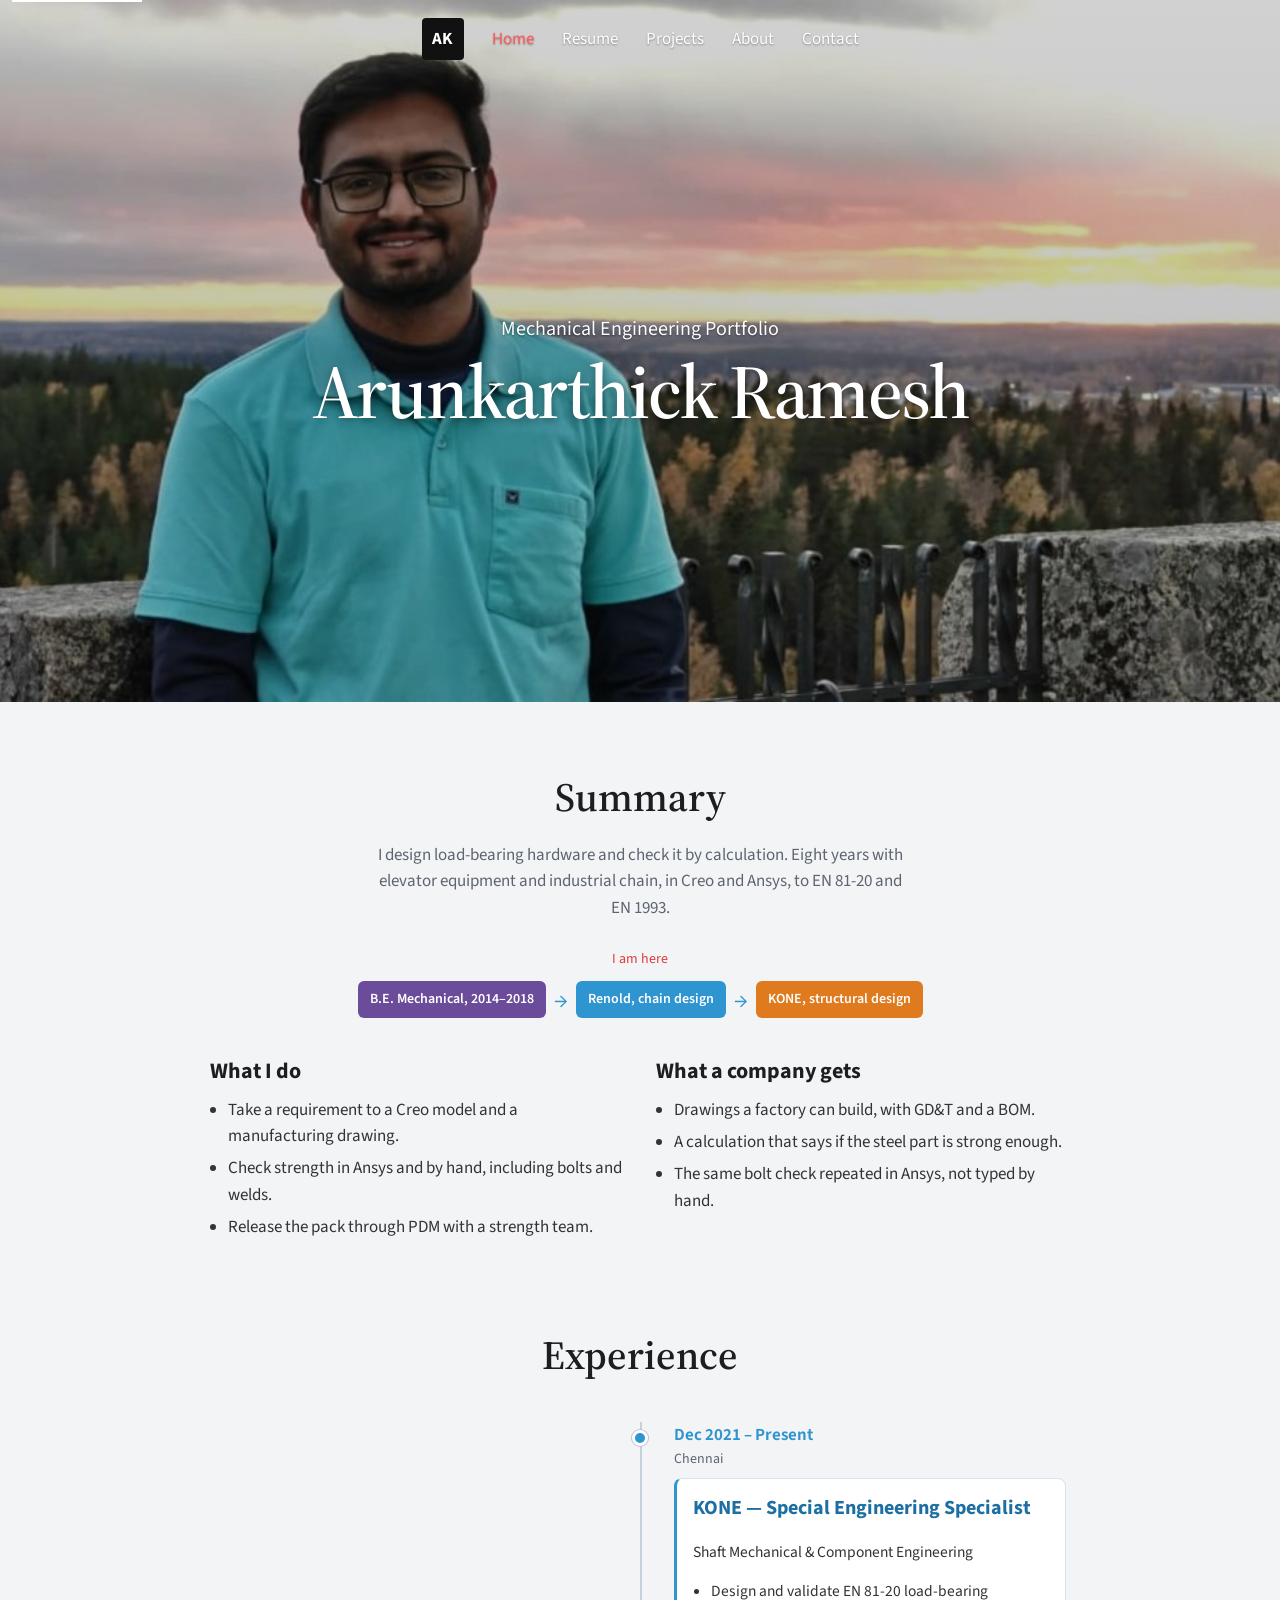
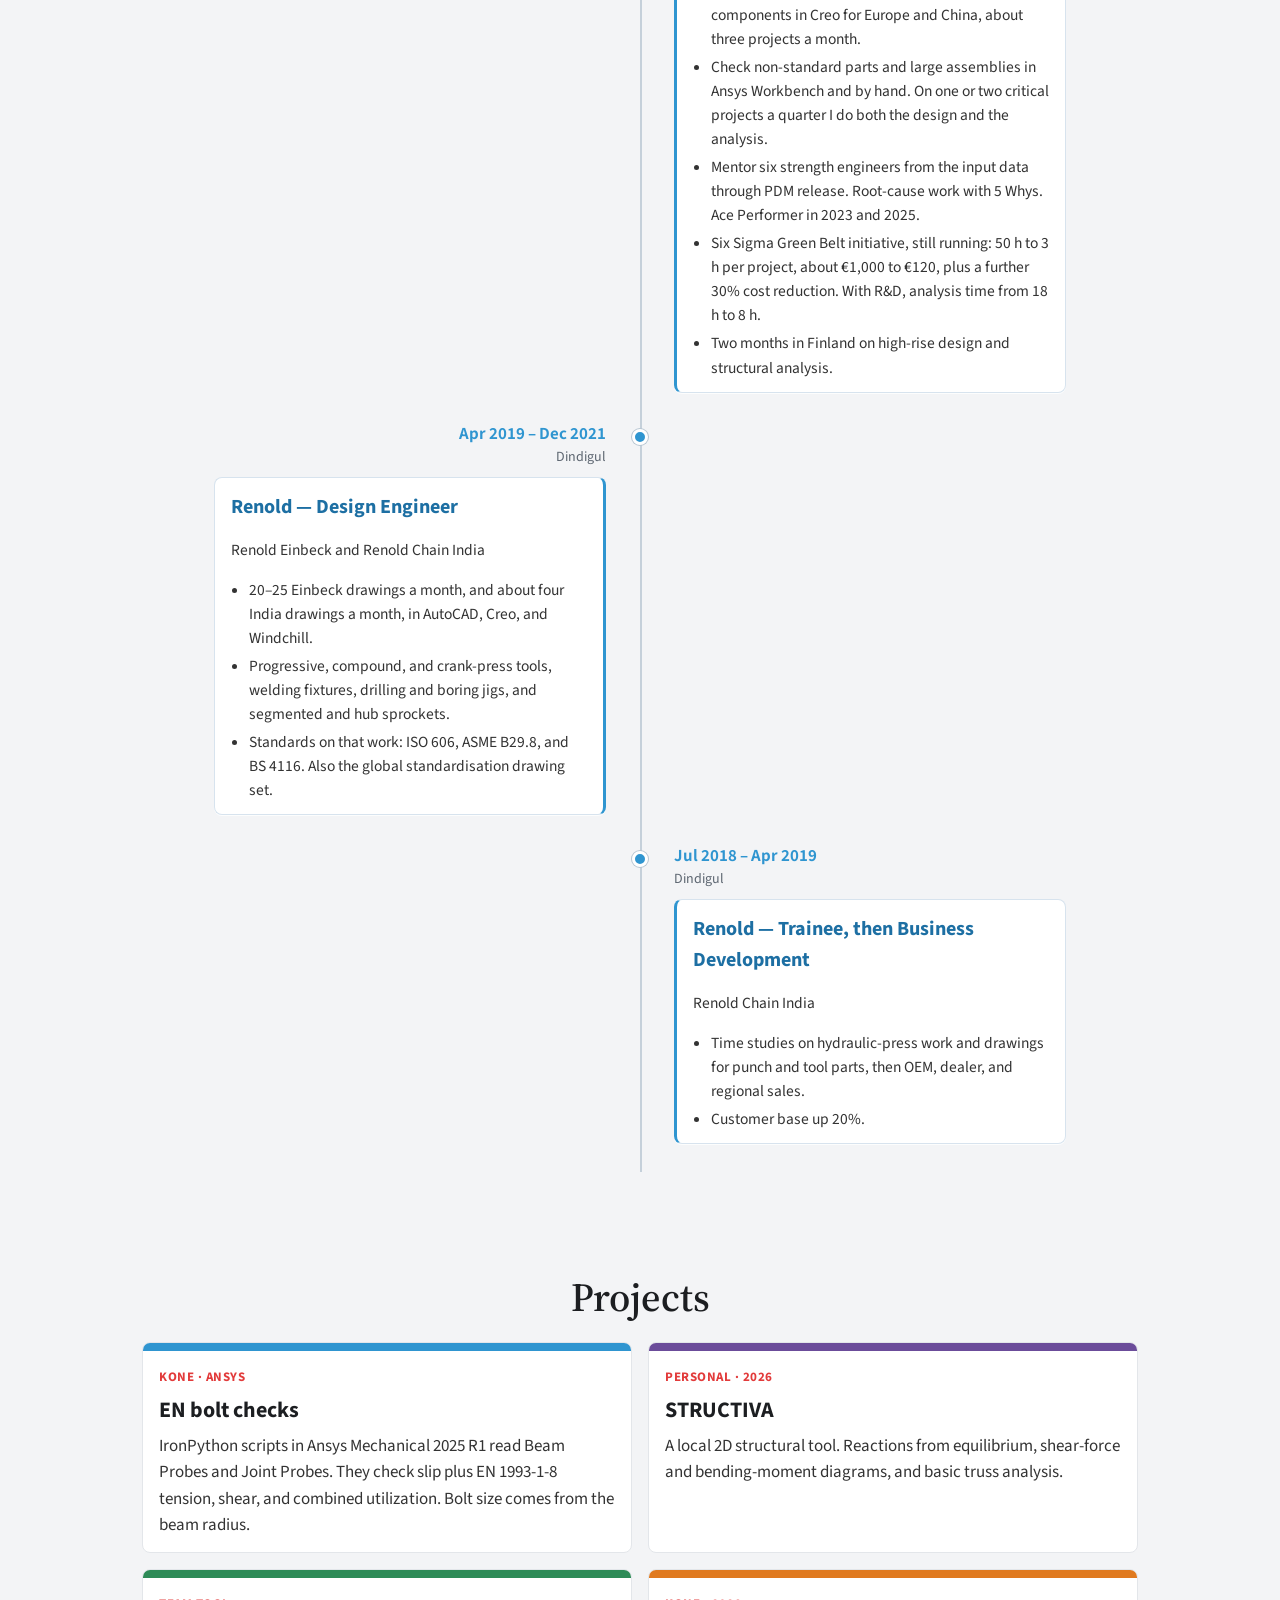
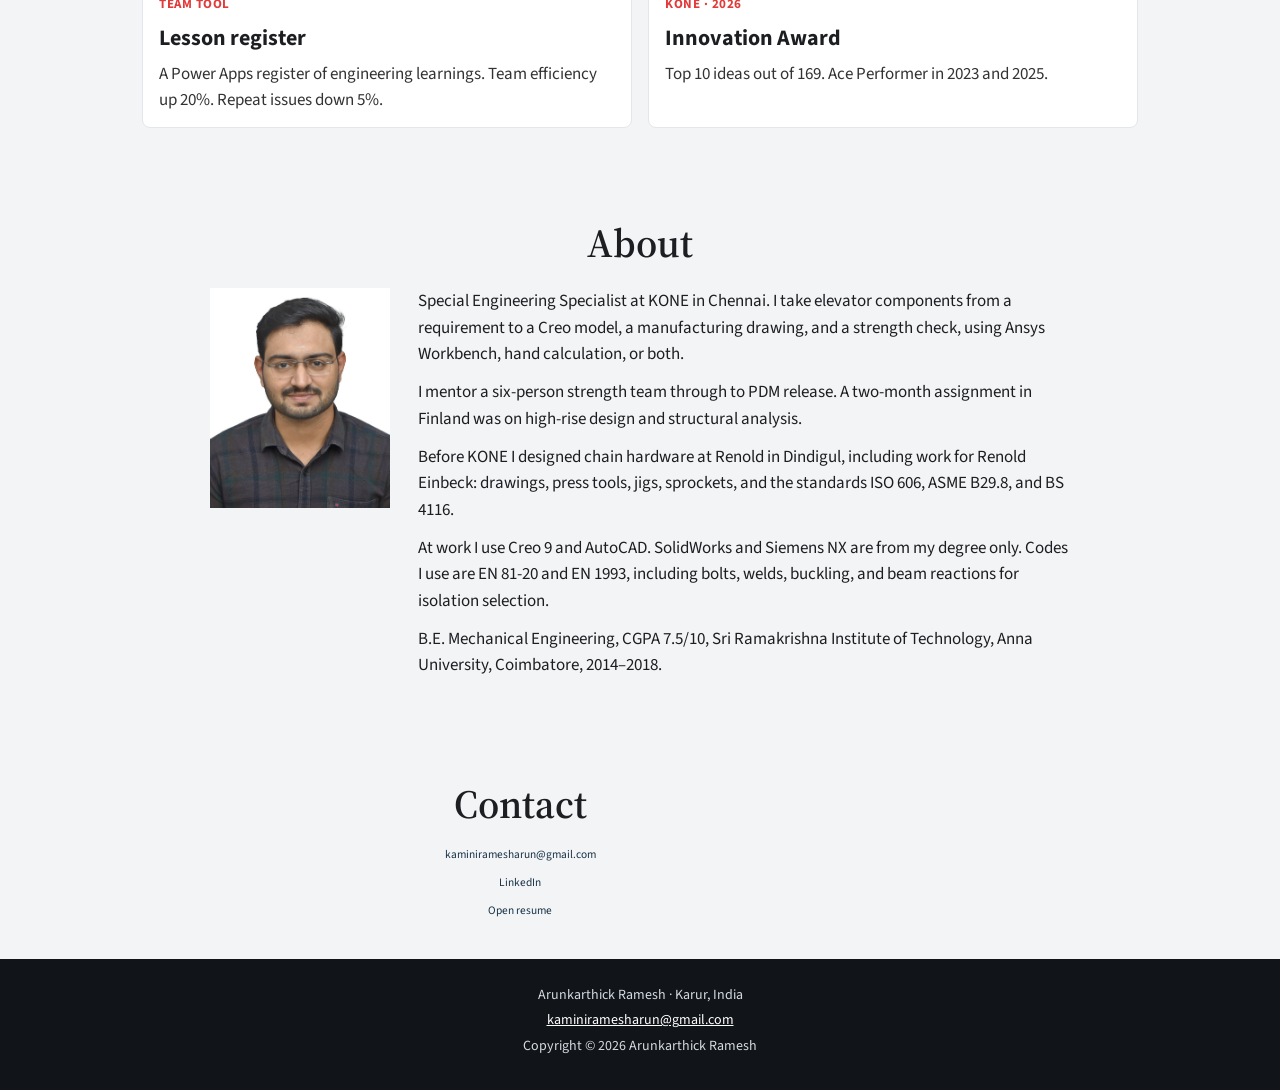
==== commit 246a152e: "Bring the résumé in line with the third draft: Einbeck and India drawing split, press tools, and the" ====
--- a/index.html
+++ b/index.html
@@ -74,10 +74,10 @@
             <h3>KONE — Special Engineering Specialist</h3>
             <p>Shaft Mechanical &amp; Component Engineering</p>
             <ul>
-              <li>Design and validate EN 81-20 load-bearing components in Creo, about three projects a month.</li>
-              <li>Check strength, interference, and large assemblies in Ansys Workbench and by manual calculation.</li>
-              <li>Mentor six strength engineers from the input data through PDM release. Root-cause work with 5 Whys.</li>
-              <li>Six Sigma Green Belt initiative: effort from 50 h to 3 h per project, cost from about €1,000 to €120. Analysis effort down 56% with R&amp;D, from 18 h to 8 h.</li>
+              <li>Design and validate EN 81-20 load-bearing components in Creo for Europe and China, about three projects a month.</li>
+              <li>Check non-standard parts and large assemblies in Ansys Workbench and by hand. On one or two critical projects a quarter I do both the design and the analysis.</li>
+              <li>Mentor six strength engineers from the input data through PDM release. Root-cause work with 5 Whys. Ace Performer in 2023 and 2025.</li>
+              <li>Six Sigma Green Belt initiative, still running: 50 h to 3 h per project, about €1,000 to €120, plus a further 30% cost reduction. With R&amp;D, analysis time from 18 h to 8 h.</li>
               <li>Two months in Finland on high-rise design and structural analysis.</li>
             </ul>
           </div>
@@ -88,11 +88,11 @@
           <p class="where">Dindigul</p>
           <div class="card">
             <h3>Renold — Design Engineer</h3>
-            <p>Renold Chain India, also Renold Einbeck</p>
+            <p>Renold Einbeck and Renold Chain India</p>
             <ul>
-              <li>20–25 manufacturing drawings a month for new parts, legacy conversion, and revisions, in AutoCAD, Creo, and Windchill.</li>
-              <li>Sheet-metal tools, stamping dies, welding fixtures, jigs, segmented and hub sprockets, and large assemblies.</li>
-              <li>Standards on that work: ISO 606, ASME B29.8, and BS 4116.</li>
+              <li>20–25 Einbeck drawings a month, and about four India drawings a month, in AutoCAD, Creo, and Windchill.</li>
+              <li>Progressive, compound, and crank-press tools, welding fixtures, drilling and boring jigs, and segmented and hub sprockets.</li>
+              <li>Standards on that work: ISO 606, ASME B29.8, and BS 4116. Also the global standardisation drawing set.</li>
             </ul>
           </div>
         </article>
@@ -104,8 +104,8 @@
             <h3>Renold — Trainee, then Business Development</h3>
             <p>Renold Chain India</p>
             <ul>
-              <li>Training in chain design and manufacturing, then OEM, dealer, and regional sales work.</li>
-              <li>Customer reach up 20%.</li>
+              <li>Time studies on hydraulic-press work and drawings for punch and tool parts, then OEM, dealer, and regional sales.</li>
+              <li>Customer base up 20%.</li>
             </ul>
           </div>
         </article>
@@ -157,8 +157,8 @@
         <div>
           <p>Special Engineering Specialist at KONE in Chennai. I take elevator components from a requirement to a Creo model, a manufacturing drawing, and a strength check, using Ansys Workbench, hand calculation, or both.</p>
           <p>I mentor a six-person strength team through to PDM release. A two-month assignment in Finland was on high-rise design and structural analysis.</p>
-          <p>Before KONE I designed chain hardware at Renold in Dindigul, including work for Renold Einbeck: drawings, sheet-metal tools, sprockets, and the standards ISO 606, ASME B29.8, and BS 4116.</p>
-          <p>At work I use Creo 9 and AutoCAD. SolidWorks and Siemens NX are from my degree only. Codes I use are EN 81-20 and EN 1993, including bolts, welds, and buckling.</p>
+          <p>Before KONE I designed chain hardware at Renold in Dindigul, including work for Renold Einbeck: drawings, press tools, jigs, sprockets, and the standards ISO 606, ASME B29.8, and BS 4116.</p>
+          <p>At work I use Creo 9 and AutoCAD. SolidWorks and Siemens NX are from my degree only. Codes I use are EN 81-20 and EN 1993, including bolts, welds, buckling, and beam reactions for isolation selection.</p>
           <p>B.E. Mechanical Engineering, CGPA 7.5/10, Sri Ramakrishna Institute of Technology, Anna University, Coimbatore, 2014–2018.</p>
         </div>
       </div>
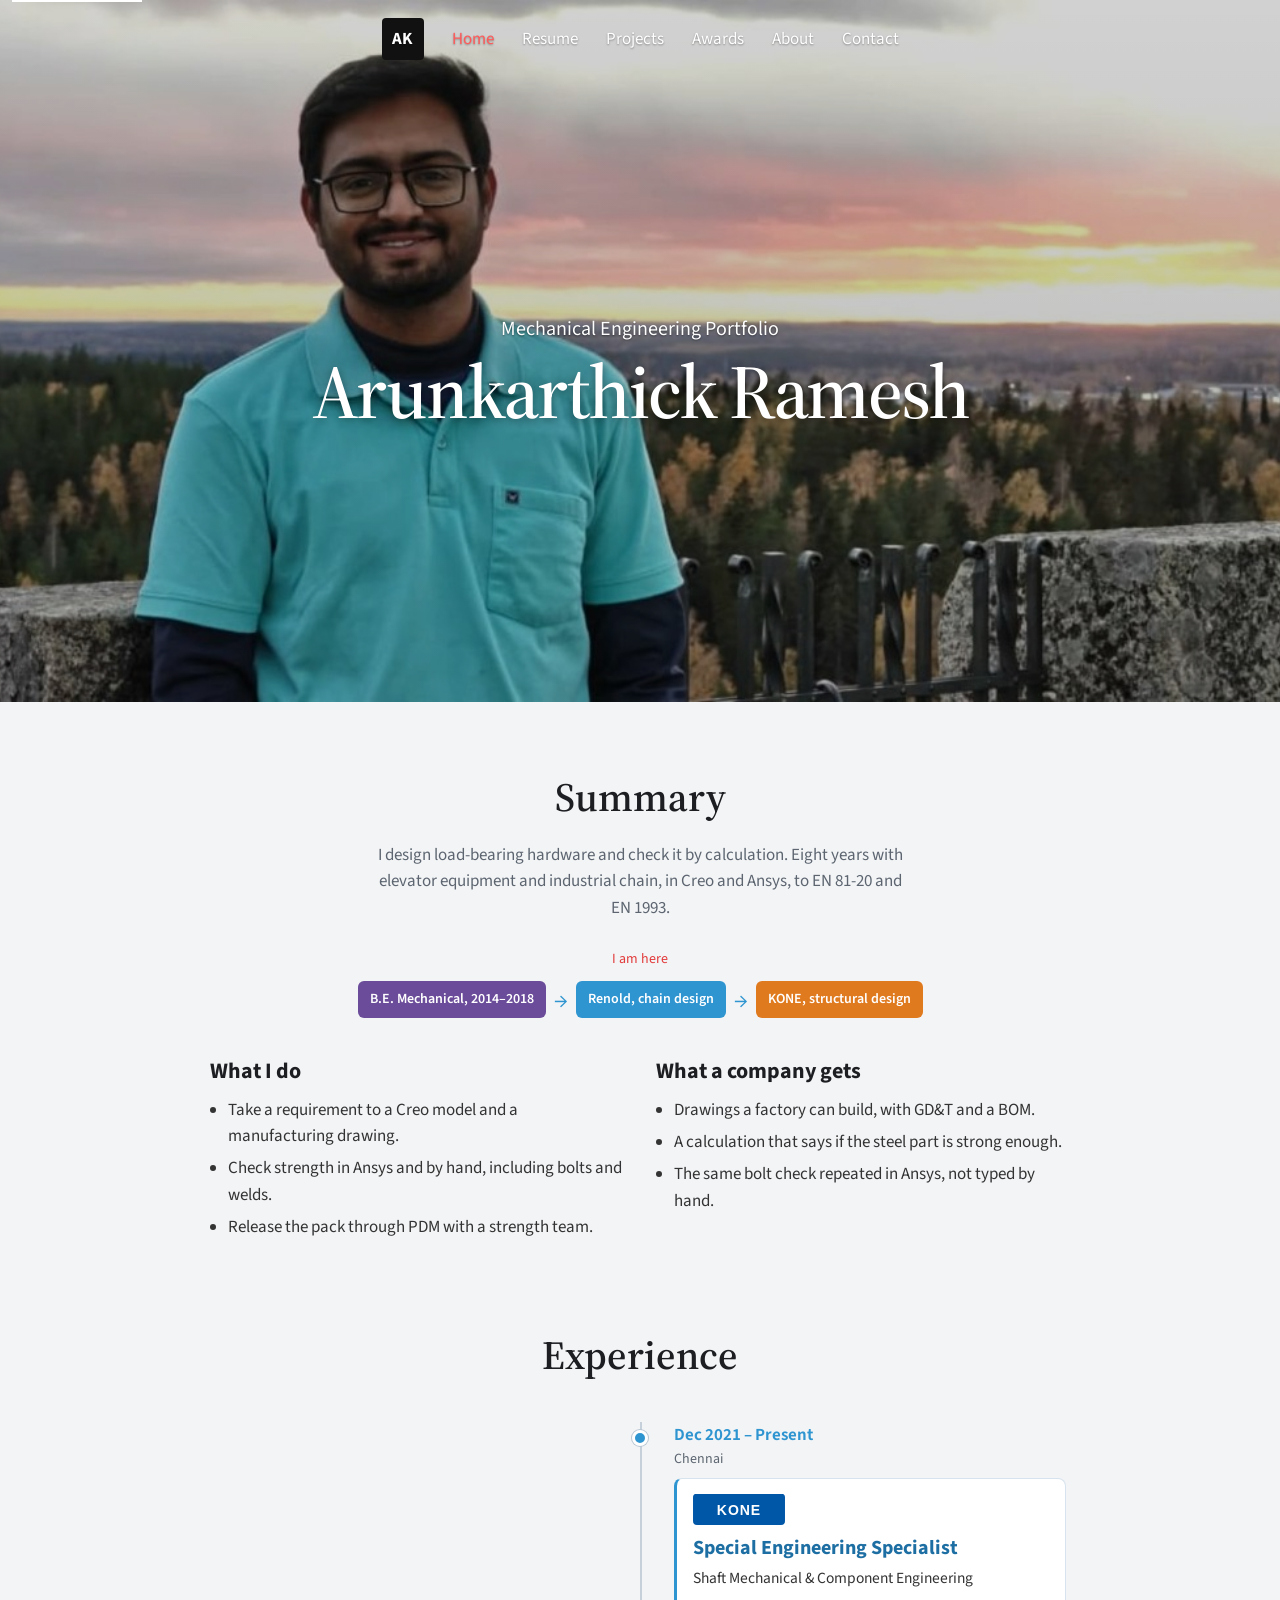
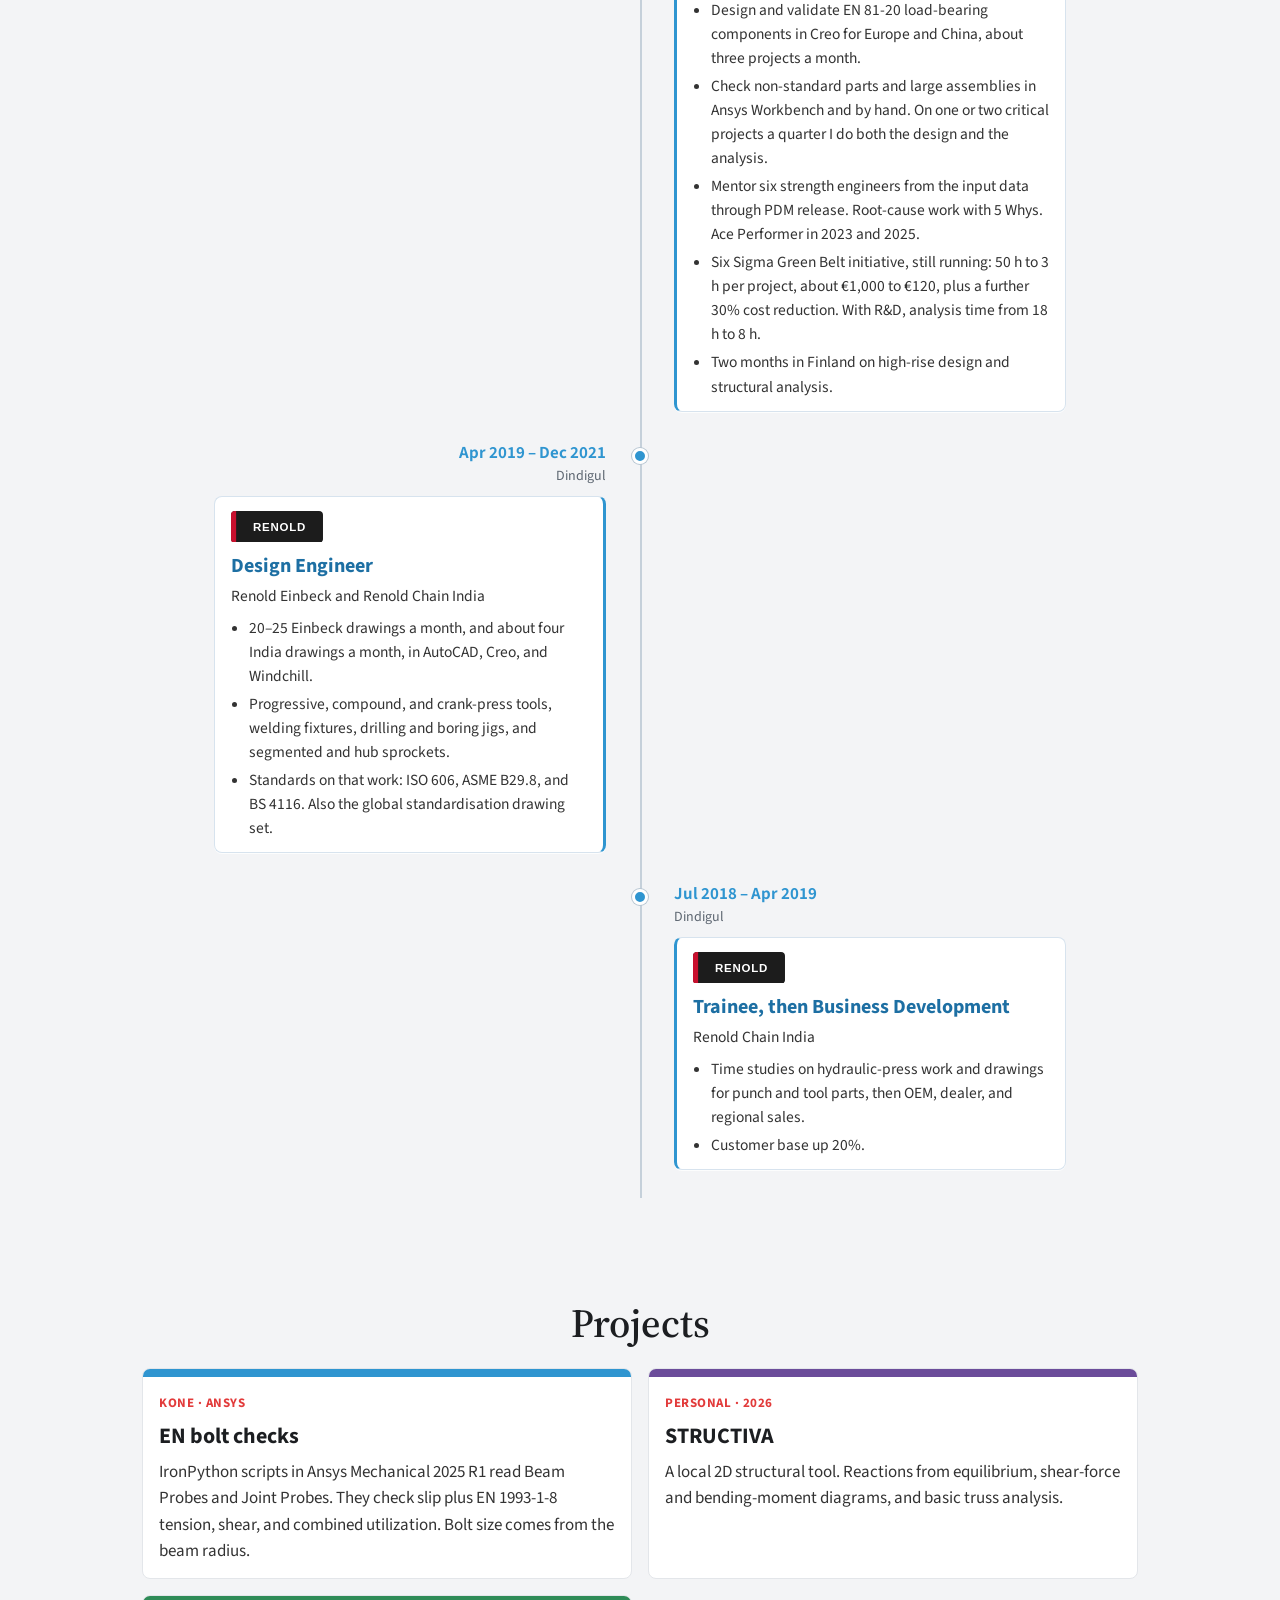
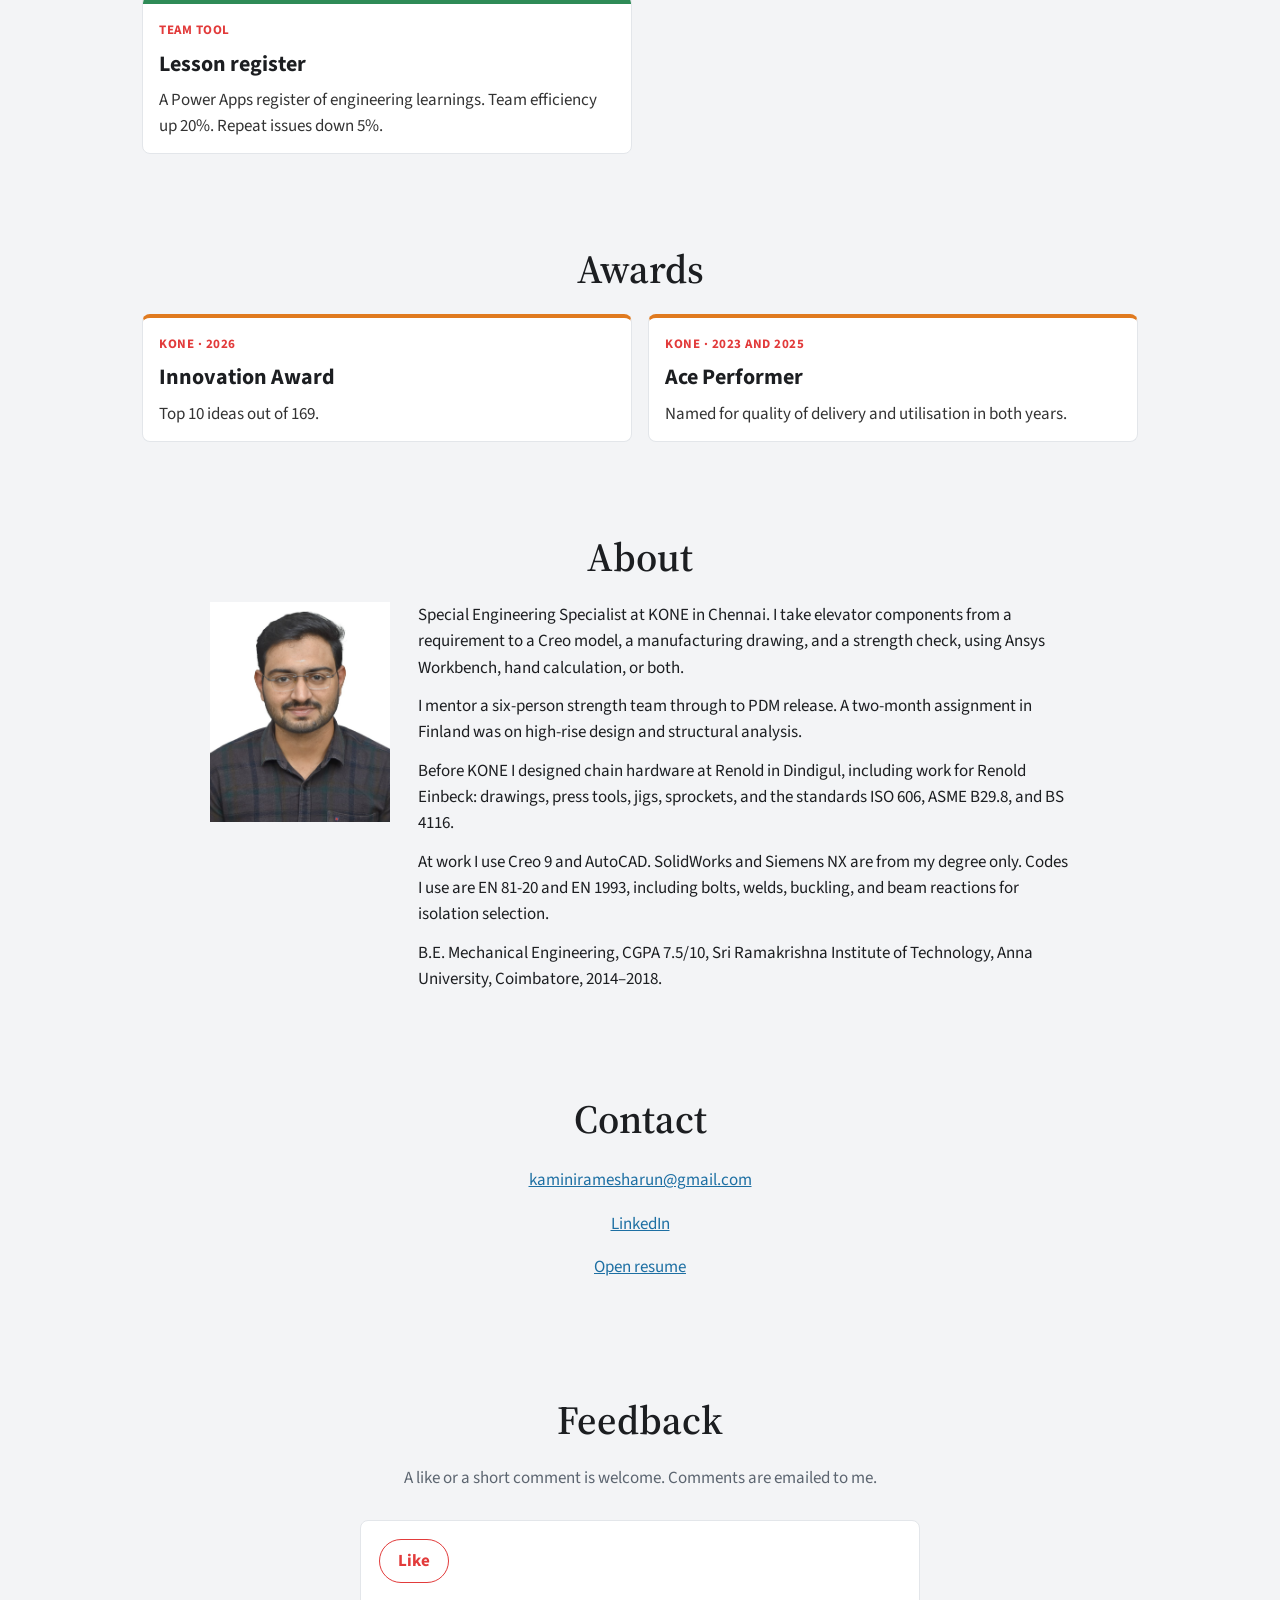
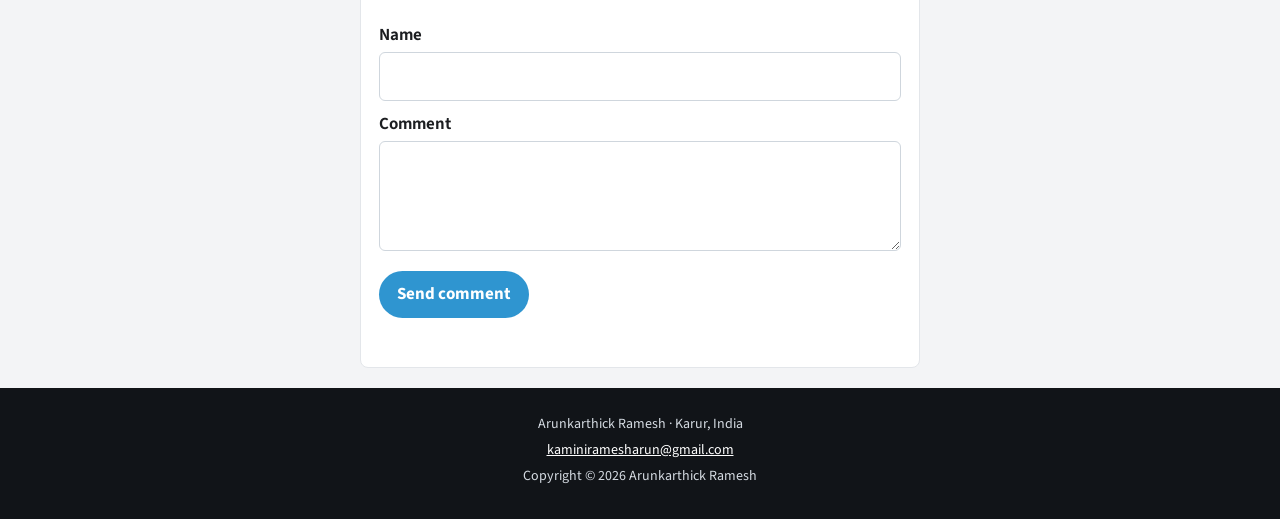
==== commit e83e81a9: "Add company marks, a separate awards section, and a like and comment box at the end of the portfolio" ====
--- a/index.html
+++ b/index.html
@@ -19,6 +19,7 @@
       <a href="#top" aria-current="page">Home</a>
       <a href="resume.html">Resume</a>
       <a href="#projects">Projects</a>
+      <a href="#awards">Awards</a>
       <a href="#about">About</a>
       <a href="#contact">Contact</a>
     </nav>
@@ -71,8 +72,13 @@
           <p class="when">Dec 2021 – Present</p>
           <p class="where">Chennai</p>
           <div class="card">
-            <h3>KONE — Special Engineering Specialist</h3>
-            <p>Shaft Mechanical &amp; Component Engineering</p>
+            <div class="card-head">
+              <img src="images/logo-kone.svg" alt="KONE">
+              <div>
+                <h3>Special Engineering Specialist</h3>
+                <p>Shaft Mechanical &amp; Component Engineering</p>
+              </div>
+            </div>
             <ul>
               <li>Design and validate EN 81-20 load-bearing components in Creo for Europe and China, about three projects a month.</li>
               <li>Check non-standard parts and large assemblies in Ansys Workbench and by hand. On one or two critical projects a quarter I do both the design and the analysis.</li>
@@ -87,8 +93,13 @@
           <p class="when">Apr 2019 – Dec 2021</p>
           <p class="where">Dindigul</p>
           <div class="card">
-            <h3>Renold — Design Engineer</h3>
-            <p>Renold Einbeck and Renold Chain India</p>
+            <div class="card-head">
+              <img src="images/logo-renold.svg" alt="Renold">
+              <div>
+                <h3>Design Engineer</h3>
+                <p>Renold Einbeck and Renold Chain India</p>
+              </div>
+            </div>
             <ul>
               <li>20–25 Einbeck drawings a month, and about four India drawings a month, in AutoCAD, Creo, and Windchill.</li>
               <li>Progressive, compound, and crank-press tools, welding fixtures, drilling and boring jigs, and segmented and hub sprockets.</li>
@@ -101,8 +112,13 @@
           <p class="when">Jul 2018 – Apr 2019</p>
           <p class="where">Dindigul</p>
           <div class="card">
-            <h3>Renold — Trainee, then Business Development</h3>
-            <p>Renold Chain India</p>
+            <div class="card-head">
+              <img src="images/logo-renold.svg" alt="Renold">
+              <div>
+                <h3>Trainee, then Business Development</h3>
+                <p>Renold Chain India</p>
+              </div>
+            </div>
             <ul>
               <li>Time studies on hydraulic-press work and drawings for punch and tool parts, then OEM, dealer, and regional sales.</li>
               <li>Customer base up 20%.</li>
@@ -139,13 +155,21 @@
             <p>A Power Apps register of engineering learnings. Team efficiency up 20%. Repeat issues down 5%.</p>
           </div>
         </article>
-        <article class="project award">
-          <div class="band"></div>
-          <div class="body">
-            <div class="tag">KONE · 2026</div>
-            <h3>Innovation Award</h3>
-            <p>Top 10 ideas out of 169. Ace Performer in 2023 and 2025.</p>
-          </div>
+      </div>
+    </section>
+
+    <section class="wrap" id="awards">
+      <h2>Awards</h2>
+      <div class="awards">
+        <article class="award">
+          <div class="tag">KONE · 2026</div>
+          <h3>Innovation Award</h3>
+          <p>Top 10 ideas out of 169.</p>
+        </article>
+        <article class="award">
+          <div class="tag">KONE · 2023 and 2025</div>
+          <h3>Ace Performer</h3>
+          <p>Named for quality of delivery and utilisation in both years.</p>
         </article>
       </div>
     </section>
@@ -170,7 +194,69 @@
       <p><a href="https://www.linkedin.com/in/r-arun-karthick-445a8310a/" target="_blank" rel="noopener">LinkedIn</a></p>
       <p><a href="resume.html">Open resume</a></p>
     </section>
+
+    <section class="wrap" id="feedback">
+      <h2>Feedback</h2>
+      <p class="center">A like or a short comment is welcome. Comments are emailed to me.</p>
+      <div class="feedback-box">
+        <button class="like" id="like" type="button" aria-pressed="false">Like</button>
+        <p class="like-note" id="like-note"></p>
+        <form id="note-form">
+          <label for="note-name">Name</label>
+          <input id="note-name" name="name" autocomplete="name" maxlength="80">
+          <label for="note-body">Comment</label>
+          <textarea id="note-body" name="message" required maxlength="2000"></textarea>
+          <button class="send" type="submit">Send comment</button>
+          <p class="note-status" id="note-status" role="status"></p>
+        </form>
+      </div>
+    </section>
   </main>
+  <script>
+    (function () {
+      var like = document.getElementById("like");
+      var note = document.getElementById("like-note");
+      var liked = localStorage.getItem("ak-like") === "1";
+      function paintLike() {
+        like.setAttribute("aria-pressed", liked ? "true" : "false");
+        like.textContent = liked ? "Liked" : "Like";
+        note.textContent = liked ? "Thank you. This like stays on this browser." : "";
+      }
+      paintLike();
+      like.addEventListener("click", function () {
+        liked = !liked;
+        localStorage.setItem("ak-like", liked ? "1" : "0");
+        paintLike();
+      });
+
+      var form = document.getElementById("note-form");
+      var status = document.getElementById("note-status");
+      form.addEventListener("submit", function (event) {
+        event.preventDefault();
+        var message = document.getElementById("note-body").value.trim();
+        var name = document.getElementById("note-name").value.trim();
+        if (!message) return;
+        status.textContent = "Sending…";
+        fetch("https://formsubmit.co/ajax/kaminiramesharun@gmail.com", {
+          method: "POST",
+          headers: { "Content-Type": "application/json", Accept: "application/json" },
+          body: JSON.stringify({
+            name: name || "Anonymous",
+            message: message,
+            _subject: "Portfolio feedback",
+            _template: "table",
+            _captcha: "false"
+          })
+        }).then(function (res) {
+          if (!res.ok) throw new Error("send failed");
+          form.reset();
+          status.textContent = "Sent. Thank you.";
+        }).catch(function () {
+          status.textContent = "The page could not send that. Email kaminiramesharun@gmail.com instead.";
+        });
+      });
+    })();
+  </script>
 
   <footer class="site-footer">
     <p>Arunkarthick Ramesh · Karur, India</p>
--- a/css/styles.css
+++ b/css/styles.css
@@ -178,7 +178,17 @@
 }
 .item.right .card { border-left: 3px solid var(--blue); }
 .item.left .card { border-right: 3px solid var(--blue); }
-.card h3 { margin: 0 0 6px; color: var(--blue-dark); font-size: 20px; }
+.card-head { margin-bottom: 8px; }
+.card-head img {
+  width: 92px;
+  height: 32px;
+  object-fit: contain;
+  object-position: left center;
+  margin: 0 0 8px;
+  border-radius: 4px;
+}
+.card-head h3 { margin: 0 0 2px; color: var(--blue-dark); font-size: 20px; }
+.card-head p { margin: 0; }
 .card p, .card li { color: #333; font-size: 15.5px; }
 .card ul { margin: 0; padding-left: 18px; }
 .card li + li { margin-top: 4px; }
@@ -210,6 +220,75 @@
 }
 .project h3 { margin: 6px 0; font-size: 22px; }
 .project p { margin: 0; color: #333; }
+.project .shot {
+  width: 100%;
+  height: 150px;
+  object-fit: cover;
+  background: #e7edf2;
+}
+
+.awards { display: grid; grid-template-columns: 1fr 1fr; gap: 16px; }
+.award {
+  background: white;
+  border: 1px solid var(--line);
+  border-radius: 8px;
+  padding: 16px 16px 14px;
+  border-top: 4px solid #e07a1f;
+}
+.award h3 { margin: 6px 0; font-size: 22px; }
+.award p { margin: 0; color: #333; }
+.award .tag {
+  color: var(--hot);
+  font-size: 13px;
+  font-weight: 700;
+  letter-spacing: 0.04em;
+  text-transform: uppercase;
+}
+
+.feedback-box {
+  max-width: 560px;
+  margin: 0 auto;
+  background: white;
+  border: 1px solid var(--line);
+  border-radius: 8px;
+  padding: 18px 18px 16px;
+}
+.like {
+  border: 1px solid var(--hot);
+  background: white;
+  color: var(--hot);
+  border-radius: 999px;
+  padding: 8px 18px;
+  font: inherit;
+  font-weight: 700;
+  cursor: pointer;
+}
+.like[aria-pressed="true"] { background: var(--hot); color: white; }
+.like-note { margin: 8px 0 14px; color: var(--muted); font-size: 14px; min-height: 1.2em; }
+.feedback-box label { display: block; font-weight: 650; margin: 10px 0 4px; }
+.feedback-box input,
+.feedback-box textarea {
+  width: 100%;
+  border: 1px solid #cfd6dd;
+  border-radius: 6px;
+  padding: 10px 12px;
+  font: inherit;
+  color: var(--ink);
+  background: white;
+}
+.feedback-box textarea { min-height: 110px; resize: vertical; }
+.send {
+  margin-top: 12px;
+  border: 0;
+  border-radius: 999px;
+  padding: 10px 18px;
+  background: var(--blue);
+  color: white;
+  font: inherit;
+  font-weight: 700;
+  cursor: pointer;
+}
+.note-status { margin: 10px 0 0; min-height: 1.4em; }
 
 .about {
   display: grid;
@@ -246,7 +325,7 @@
 
 @media (max-width: 800px) {
   .nav { gap: 14px; flex-wrap: wrap; justify-content: flex-start; }
-  .split, .projects, .about { grid-template-columns: 1fr; }
+  .split, .projects, .awards, .about { grid-template-columns: 1fr; }
   .timeline::before { left: 8px; }
   .item, .item.right, .item.left {
     width: 100%;
@@ -339,8 +418,8 @@
   text-align: left;
 }
 .role-line { margin: 0 0 6px; font-size: 13.5px; color: #173246; }
-.contact { margin: 0; font-size: 11.4px; line-height: 1.45; }
-.contact a { color: #173246; text-decoration: none; }
+.sheet .contact { margin: 0; font-size: 11.4px; line-height: 1.45; text-align: left; padding: 0; }
+.sheet .contact a { color: #173246; text-decoration: none; }
 .summary { font-size: 12.2px; line-height: 1.42; margin: 8px 0 0; text-align: left; }
 .sheet h2 {
   font-family: var(--sans);
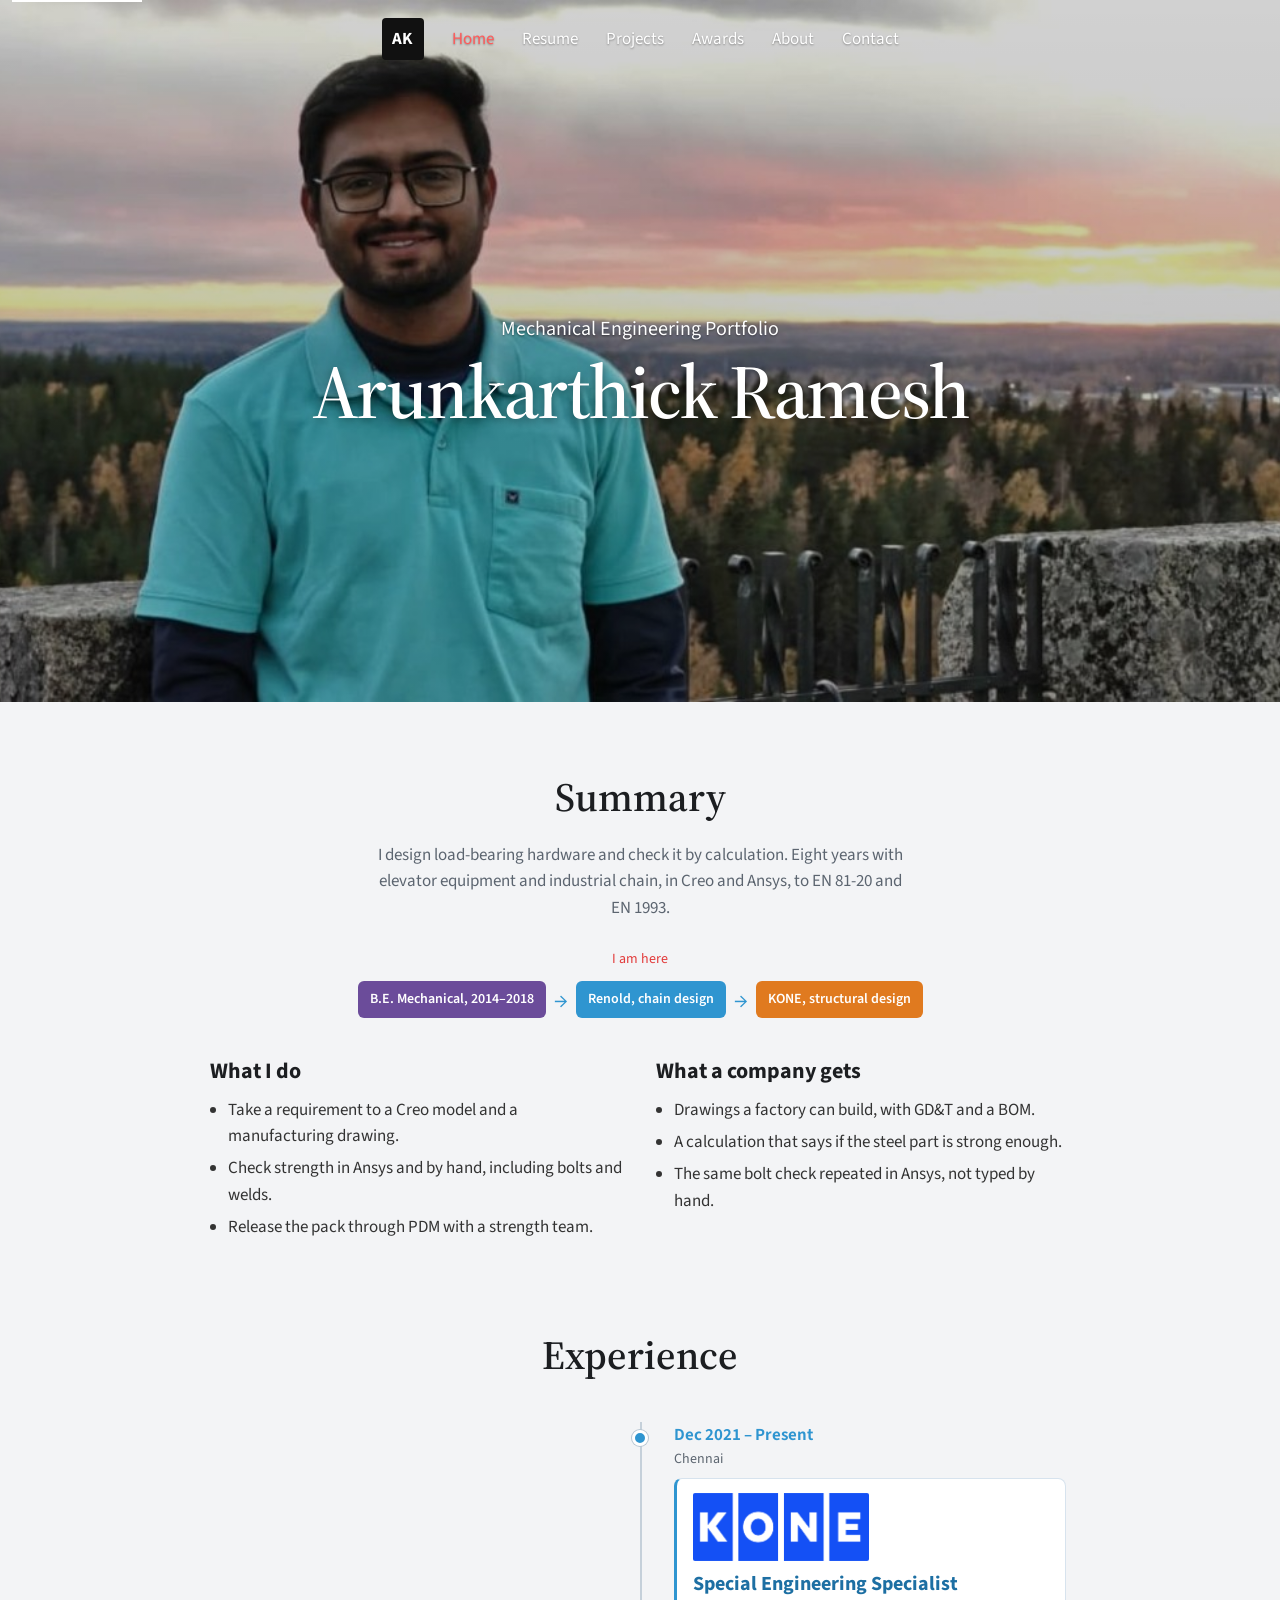
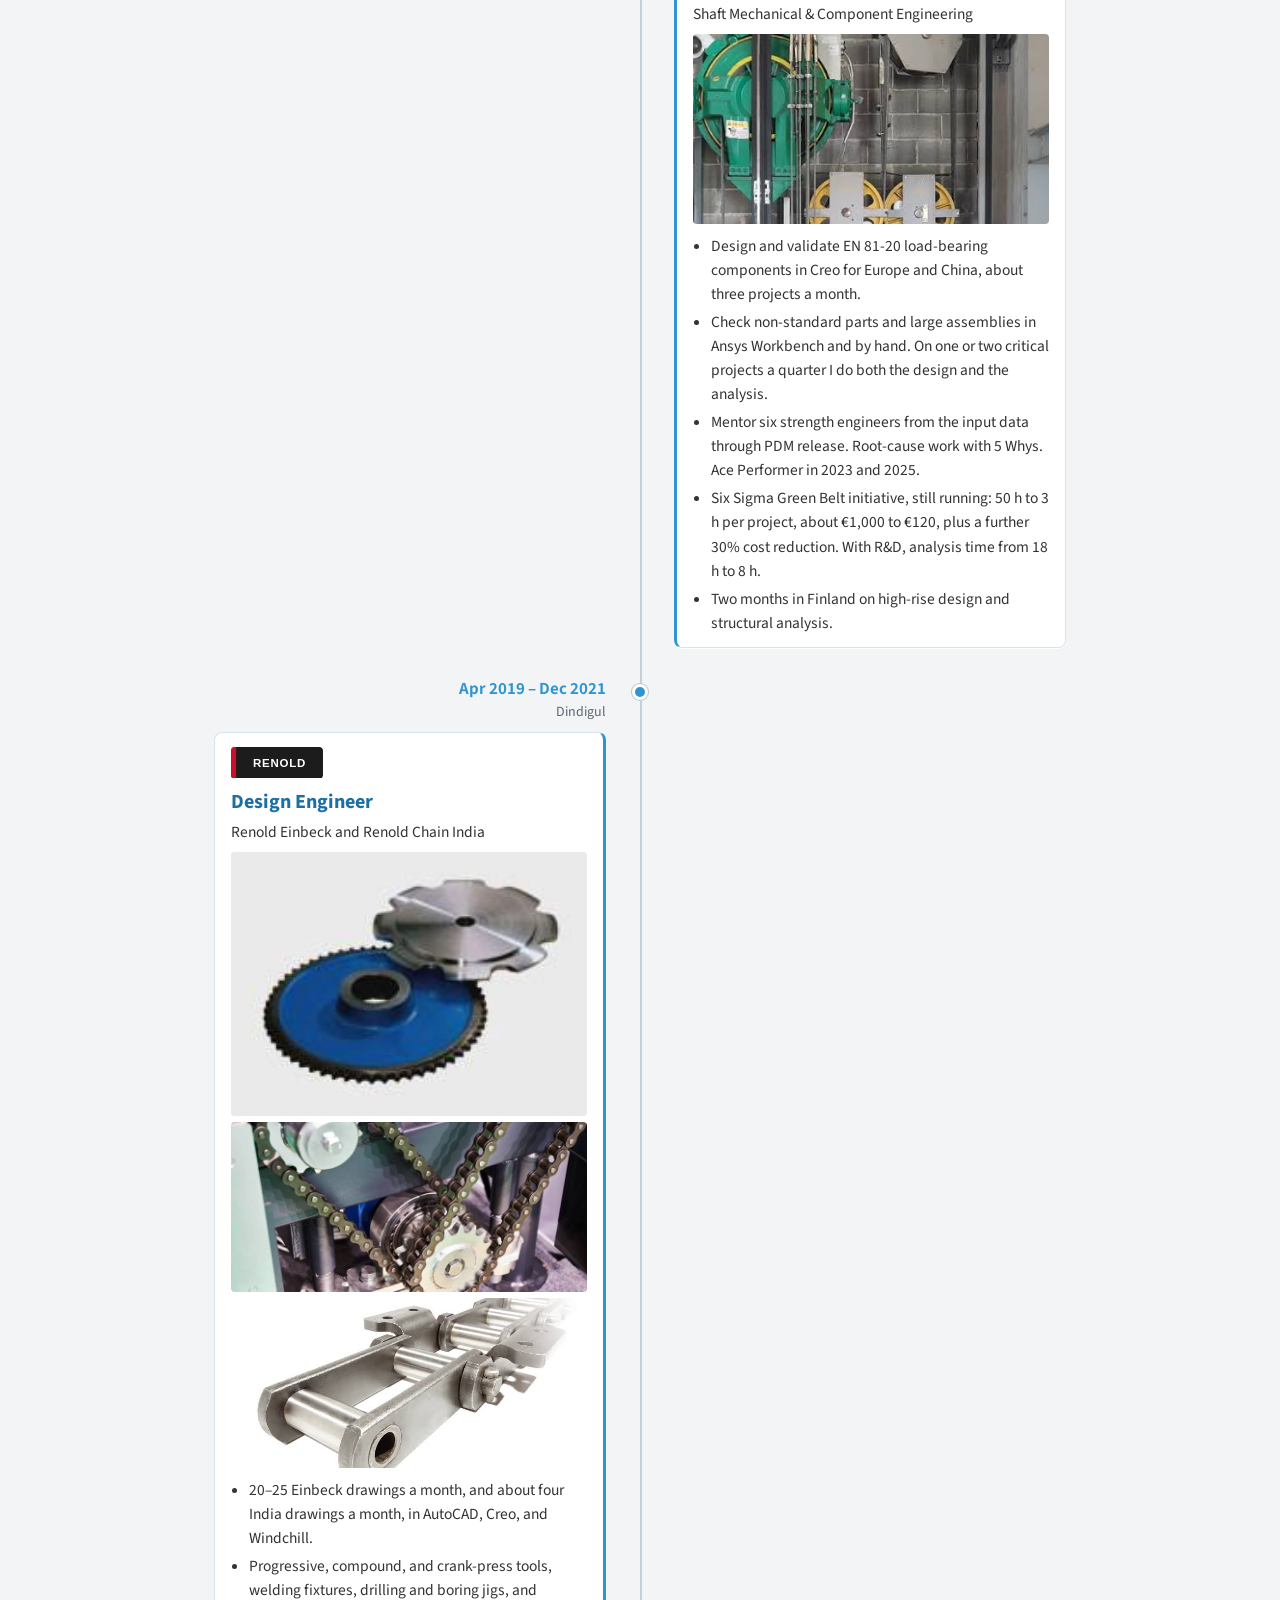
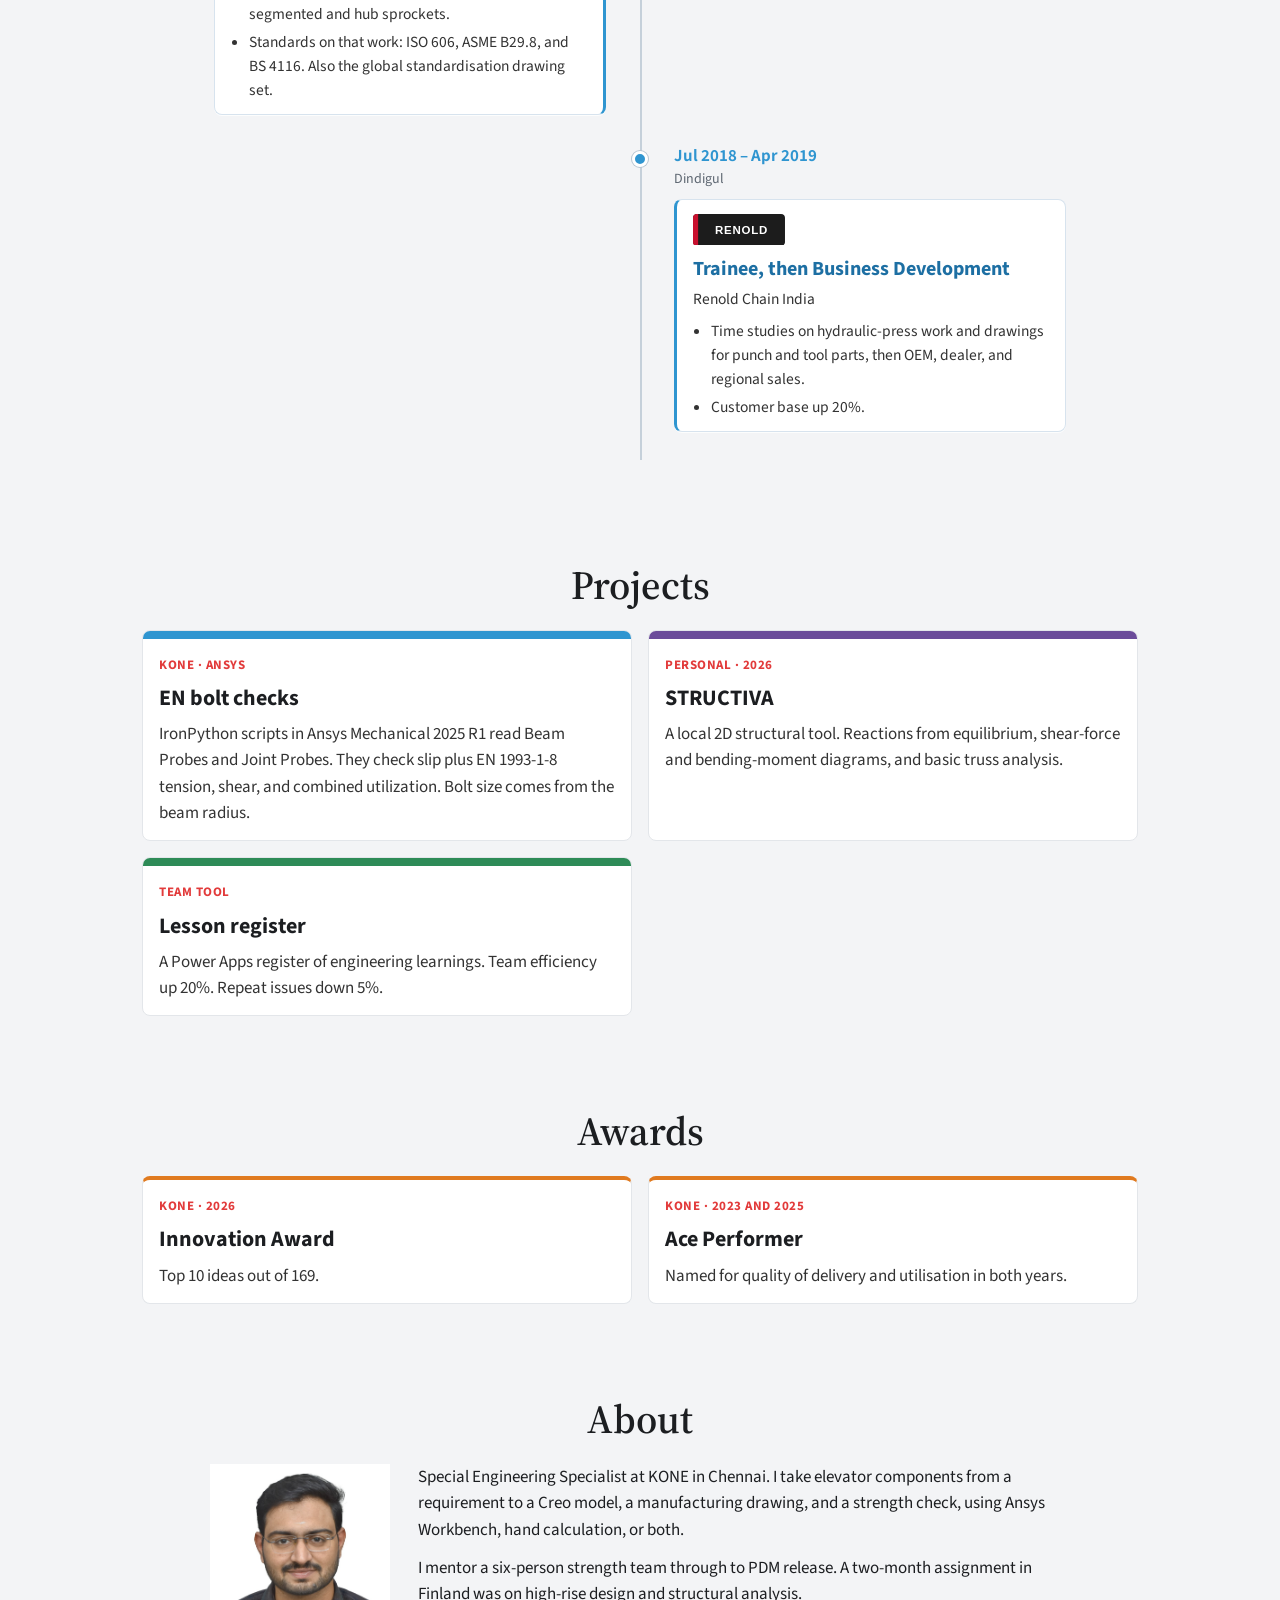
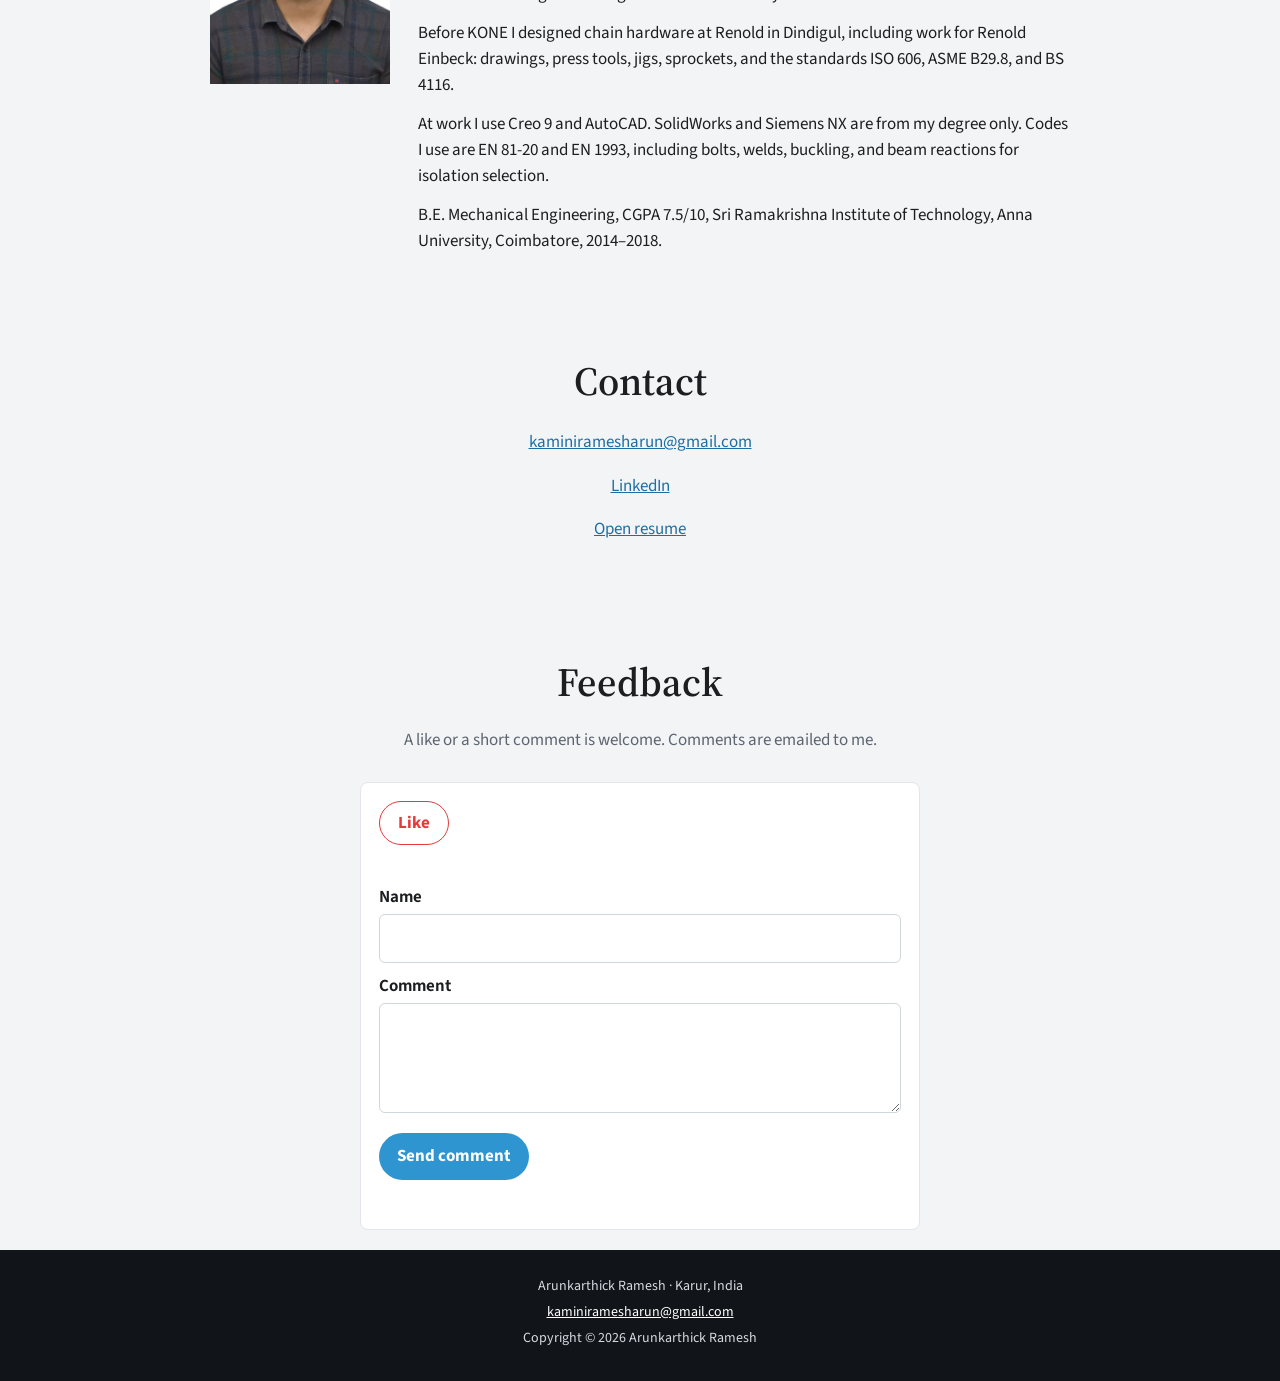
==== commit d5a4771c: "Place the KONE shaft photo and logo on the KONE role, and the sprocket and chain photos on the Renol" ====
--- a/index.html
+++ b/index.html
@@ -73,12 +73,15 @@
           <p class="where">Chennai</p>
           <div class="card">
             <div class="card-head">
-              <img src="images/logo-kone.svg" alt="KONE">
+              <img class="brand-kone" src="images/logo-kone.png" alt="KONE">
               <div>
                 <h3>Special Engineering Specialist</h3>
                 <p>Shaft Mechanical &amp; Component Engineering</p>
               </div>
             </div>
+            <figure class="shot">
+              <img src="images/kone-shaft.png" alt="Elevator machine, ropes, and counterweight in a shaft">
+            </figure>
             <ul>
               <li>Design and validate EN 81-20 load-bearing components in Creo for Europe and China, about three projects a month.</li>
               <li>Check non-standard parts and large assemblies in Ansys Workbench and by hand. On one or two critical projects a quarter I do both the design and the analysis.</li>
@@ -99,6 +102,11 @@
                 <h3>Design Engineer</h3>
                 <p>Renold Einbeck and Renold Chain India</p>
               </div>
+            </div>
+            <div class="shots">
+              <img class="part" src="images/renold-sprocket.png" alt="Hub and segmented sprockets">
+              <img class="scene" src="images/renold-transmission.png" alt="Chain transmission on a sprocket">
+              <img class="scene" src="images/renold-chain.png" alt="Attachment chain">
             </div>
             <ul>
               <li>20–25 Einbeck drawings a month, and about four India drawings a month, in AutoCAD, Creo, and Windchill.</li>
--- a/css/styles.css
+++ b/css/styles.css
@@ -187,6 +187,22 @@
   margin: 0 0 8px;
   border-radius: 4px;
 }
+.card-head img.brand-kone {
+  width: 176px;
+  height: auto;
+  border-radius: 2px;
+}
+.shot, .shots { margin: 0 0 10px; }
+.shot img, .shots img {
+  width: 100%;
+  display: block;
+  border-radius: 4px;
+  background: #f3f4f6;
+}
+.shot img { height: 190px; object-fit: cover; object-position: center 28%; }
+.shots { display: grid; gap: 6px; }
+.shots img.part { height: auto; object-fit: contain; }
+.shots img.scene { height: 170px; object-fit: cover; object-position: center; }
 .card-head h3 { margin: 0 0 2px; color: var(--blue-dark); font-size: 20px; }
 .card-head p { margin: 0; }
 .card p, .card li { color: #333; font-size: 15.5px; }
